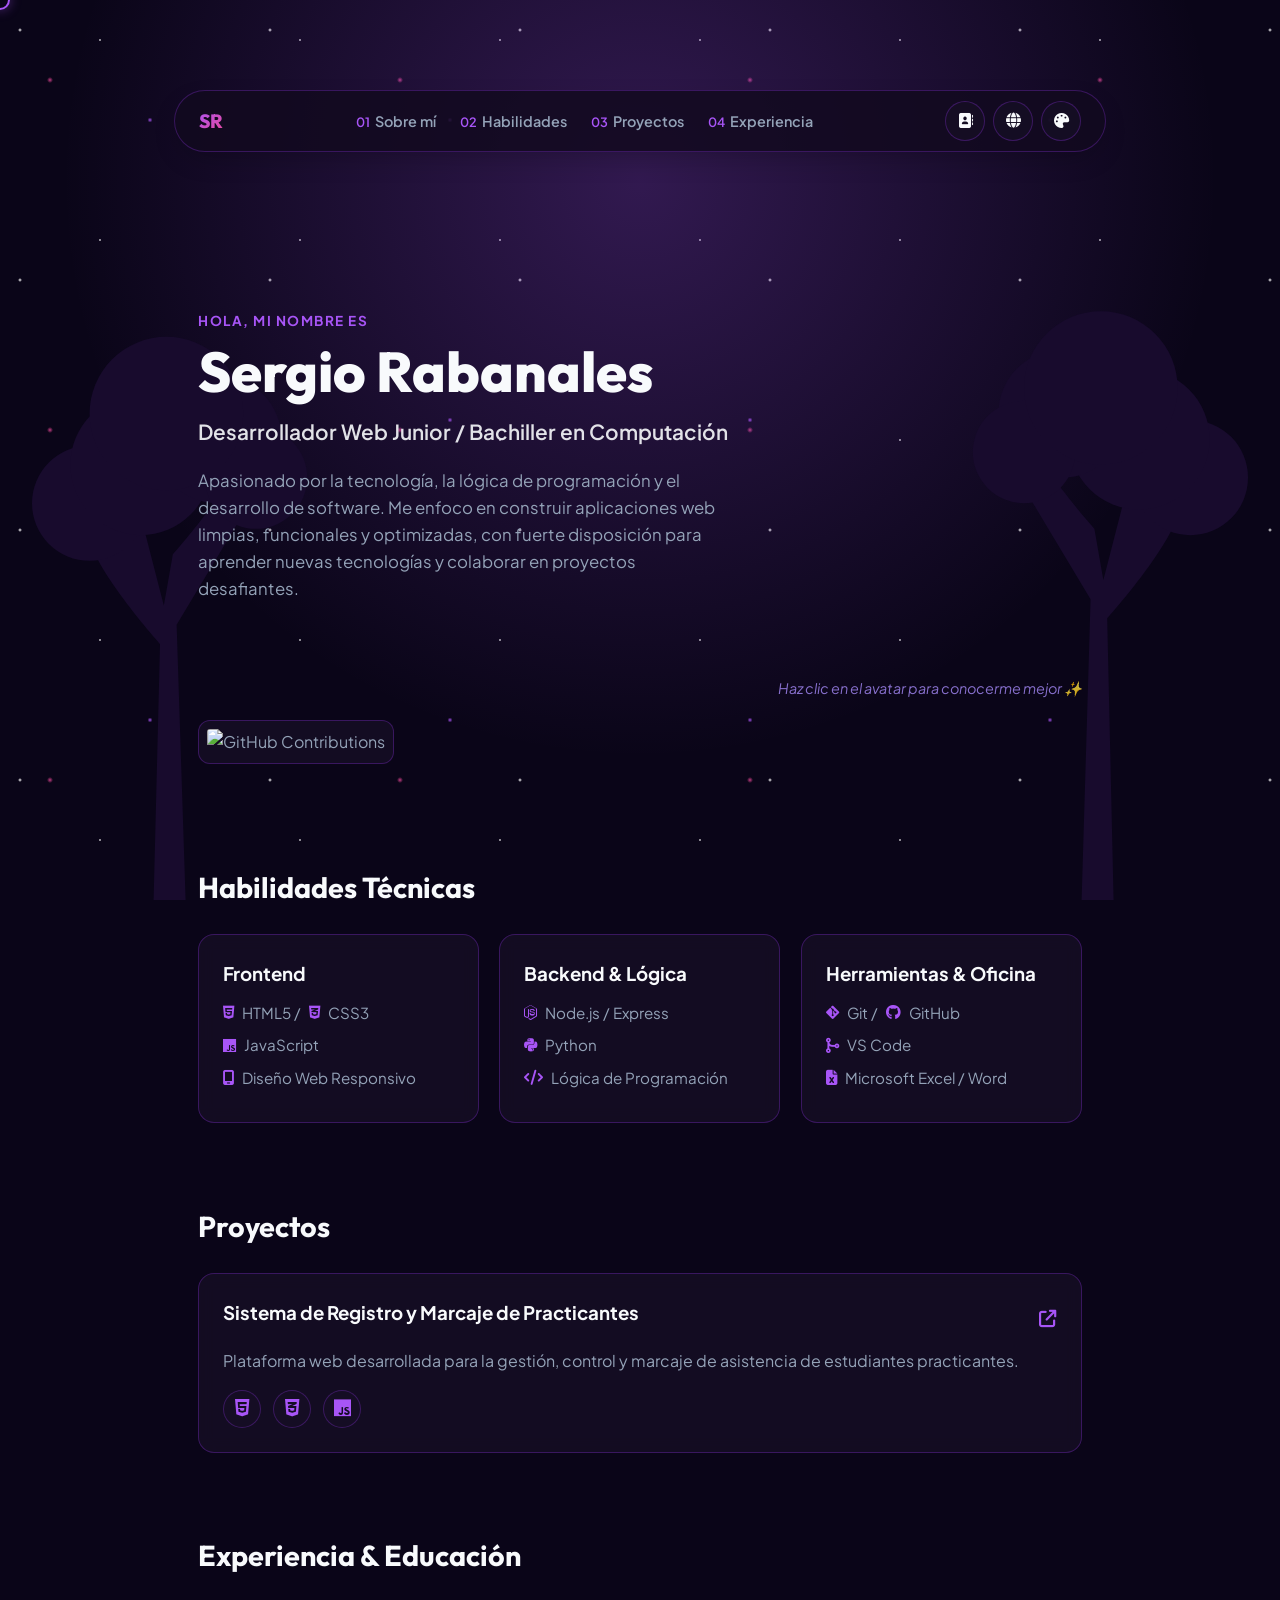
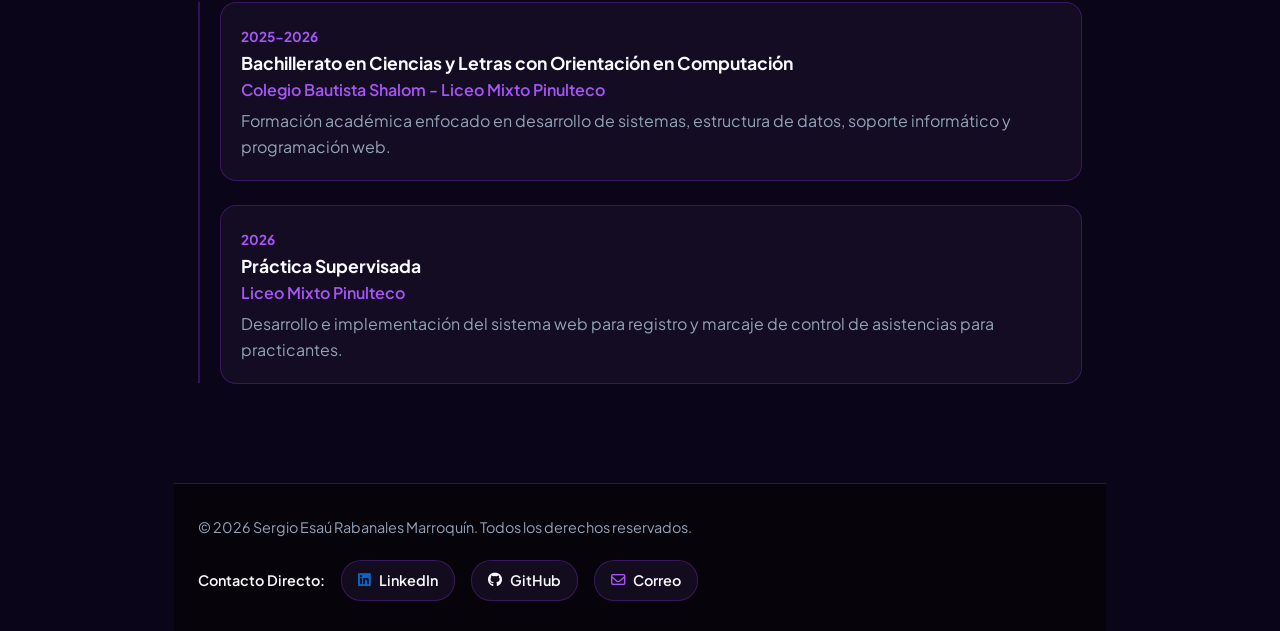
==== index.html @ 0f1e33e2 "Update index.html" ====
<!DOCTYPE html>
<html lang="es">
<head>
    <meta charset="UTF-8">
    <meta name="viewport" content="width=device-width, initial-scale=1.0">
    <title>Sergio Rabanales | Portafolio</title>
    <link rel="icon" type="image/png" href="foto-perfil.png">
    
    <!-- FontAwesome con integridad y cross-origin -->
    <link rel="stylesheet" href="https://cdnjs.cloudflare.com/ajax/libs/font-awesome/6.4.0/css/all.min.css" integrity="sha512-iecdLmaskl7CVkqkXNQ/ZH/XLlvWZOJyj7Yy7tcenmpD1ypASozpmT/E0iPtmFIB46ZmdtAc9eNBvH0H/ZpiBw==" crossorigin="anonymous" referrerpolicy="no-referrer" />
    <link rel="stylesheet" href="style.css">
</head>
<body class="theme-purple">

    <!-- CURSOR PERSONALIZADO -->
    <div class="custom-cursor" id="customCursor"></div>
    <div class="cursor-follower" id="cursorFollower"></div>

    <div class="container">
        <!-- NAVEGACIÓN Y SELECTOR DE TEMAS -->
        <nav>
            <div class="container nav-layout">
                <a href="#" class="logo">
                    <span>SR</span>
                </a>
                
                <!-- MENÚ DE NAVEGACIÓN -->
                <ul class="nav-links">
                    <li><a href="#sobre-mi"><span class="num">01</span> <span data-i18n="nav1">Sobre mí</span></a></li>
                    <li><a href="#habilidades"><span class="num">02</span> <span data-i18n="nav2">Habilidades</span></a></li>
                    <li><a href="#proyectos"><span class="num">03</span> <span data-i18n="nav3">Proyectos</span></a></li>
                    <li><a href="#experiencia"><span class="num">04</span> <span data-i18n="nav4">Experiencia</span></a></li>
                </ul>

                <!-- SELECTOR DE CONTACTOS, IDIOMAS Y TEMAS -->
                <div style="display: flex; align-items: center; gap: 8px;">
                    
                    <!-- SELECTOR DESPLEGABLE DE CONTACTOS -->
                    <div class="contact-picker-wrapper">
                        <button class="contact-toggle-btn" id="contactToggleBtn" aria-label="Contactos">
                            <i class="fa-solid fa-address-book"></i>
                        </button>
                        <div class="contact-dropdown" id="contactDropdown">
                            <span class="contact-title" data-i18n="contactTitle">Contacto Directo:</span>
                            <div class="contact-options">
                                <a href="https://www.linkedin.com/in/sergio-rabanales-a43459435/" target="_blank" rel="noopener noreferrer" class="contact-card linkedin">
                                    <span><i class="fa-brands fa-linkedin"></i> LinkedIn</span>
                                    <i class="fa-solid fa-arrow-up-right-from-square"></i>
                                </a>
                                <a href="https://github.com/rabanalessergio63-cmd" target="_blank" rel="noopener noreferrer" class="contact-card github">
                                    <span><i class="fa-brands fa-github"></i> GitHub</span>
                                    <i class="fa-solid fa-arrow-up-right-from-square"></i>
                                </a>
                                <a href="mailto:rabanalessergio63@gmail.com" class="contact-card email">
                                    <span><i class="fa-regular fa-envelope"></i> <span data-i18n="emailText">Correo</span></span>
                                    <i class="fa-solid fa-arrow-up-right-from-square"></i>
                                </a>
                            </div>
                        </div>
                    </div>

                    <!-- SELECTOR DE IDIOMAS -->
                    <div class="lang-picker-wrapper">
                        <button class="lang-toggle-btn" id="langBtn" aria-label="Cambiar idioma">
                            <i class="fa-solid fa-globe"></i>
                        </button>
                        <div class="lang-dropdown" id="langDropdown">
                            <span class="lang-title" data-i18n="langTitle">IDIOMA / LANGUAGE</span>
                            <div class="lang-options">
                                <button class="lang-card active" data-lang="es">
                                    <span>Español</span>
                                    <span class="flag">🇪🇸</span>
                                </button>
                                <button class="lang-card" data-lang="en">
                                    <span>English</span>
                                    <span class="flag">🇺🇸</span>
                                </button>
                                <button class="lang-card" data-lang="fr">
                                    <span>Français</span>
                                    <span class="flag">🇫🇷</span>
                                </button>
                                <button class="lang-card" data-lang="de">
                                    <span>Deutsch</span>
                                    <span class="flag">DE</span>
                                </button>
                            </div>
                        </div>
                    </div>

                    <!-- SELECTOR DE TEMAS -->
                    <div class="theme-picker-wrapper">
                        <button class="theme-toggle-btn" id="themeBtn" aria-label="Cambiar tema">
                            <i class="fa-solid fa-palette"></i>
                        </button>
                        <div class="theme-dropdown" id="themeDropdown">
                            <span class="theme-title" data-i18n="themeTitle">SELECCIONAR TEMA</span>
                            <div class="theme-options">
                                <button onclick="setTheme('light')" class="theme-card light-preview">
                                    <span class="theme-label" data-i18n="themeLight">Claro</span>
                                    <div class="dots"><span class="d1"></span><span class="d2"></span><span class="d3"></span></div>
                                </button>
                                <button onclick="setTheme('purple')" class="theme-card purple-preview active">
                                    <span class="theme-label" data-i18n="themePurple">Oscuro Morado</span>
                                    <div class="dots"><span class="d1"></span><span class="d2"></span><span class="d3"></span></div>
                                </button>
                                <button onclick="setTheme('blue')" class="theme-card blue-preview">
                                    <span class="theme-label" data-i18n="themeBlue">Azul Pro</span>
                                    <div class="dots"><span class="d1"></span><span class="d2"></span><span class="d3"></span></div>
                                </button>
                            </div>
                        </div>
                    </div>
                </div>
            </div>
        </nav>

        <main class="container">
            <!-- SECCIÓN SOBRE MÍ -->
            <section id="sobre-mi" class="hero-section reveal">
                <div class="hero-content-wrapper">
                    
                    <!-- Columna de Texto -->
                    <div class="hero-text-content">
                        <span class="subtitle-tag animate-fade-in" data-i18n="heroGreeting">HOLA, MI NOMBRE ES</span>
                        <h1 class="hero-title animate-fade-in" data-i18n="heroTitleMain">Sergio Rabanales</h1>
                        <h2 class="hero-subtitle animate-fade-in" data-i18n="heroSubtitle">Desarrollador Web Junior / Bachiller en Computación</h2>
                        <p class="hero-description interactive-paragraph animate-fade-in" data-i18n="heroDesc">
                            Apasionado por la tecnología, la lógica de programación y el desarrollo de software. Me enfoco en construir aplicaciones web limpias, funcionales y optimizadas, con fuerte disposición para aprender nuevas tecnologías y colaborar en proyectos desafiantes.
                        </p>
                    </div>

                    <!-- Columna del Avatar 3D Original de Spline -->
                    <div class="hero-avatar-container animate-fade-in reveal">
                        <div class="interactive-avatar-3d" id="avatar3dContainer">
                            <script type="module" src="https://unpkg.com/@splinetool/viewer@latest/build/spline-viewer.js"></script>
<spline-viewer url="https://prod.spline.design/PPrDzvbu9taKmWg1/scene.splinecode"></spline-viewer>
                        </div>
                        <span class="avatar-hint" data-i18n="avatarHint">Interactúa con el avatar 3D para conocerme mejor ✨</span>
                        
                        <!-- Tarjeta flotante de información del Avatar -->
                        <div id="avatarInfoCard" class="avatar-info-card">
                            <div class="card-content">
                                <button id="closeInfoBtn" class="close-btn">&times;</button>
                                <h3>Sergio Rabanales</h3>
                                <p class="subtitle">Desarrollador Web Junior / Bachiller en Computación</p>
                                <ul class="qualities-list">
                                    <li>⚡ Apasionado por la tecnología y la lógica</li>
                                    <li>💻 Enfoque en código limpio y optimizado</li>
                                    <li>🚀 Facilidad para aprender nuevas herramientas</li>
                                    <li>🎯 Proactivo y orientado a resolver problemas</li>
                                    <li>💻 Especializado en diseño (front)</li>
                                </ul>
                            </div>
                        </div>
                    </div>
                </div>

                <!-- MINIATURA DE CONTRIBUCIONES DE GITHUB -->
                <div class="github-contrib-container">
                    <img src="https://ghchart.rshah.org/a855f7/rabanalessergio63-cmd" alt="GitHub Contributions" class="contrib-thumb" id="openContribModal" title="Haz clic para ampliar contribuciones">
                </div>
            </section> 
            
            <!-- SECCIÓN HABILIDADES -->
            <section id="habilidades" class="section-block reveal">
                <h2 class="section-title" data-i18n="skillsTitle">Habilidades Técnicas</h2>
                <div class="skills-grid">
                    <div class="skill-card hover-animate animate-fade-in reveal">
                        <h3 data-i18n="skillFrontendTitle">Frontend</h3>
                        <ul>
                            <li class="interactive-paragraph"><i class="fa-brands fa-html5"></i> HTML5 / <i class="fa-brands fa-css3-alt"></i> CSS3</li>
                            <li class="interactive-paragraph"><i class="fa-brands fa-js"></i> JavaScript</li>
                            <li class="interactive-paragraph"><i class="fa-solid fa-mobile-screen"></i> <span data-i18n="skillResponsive">Diseño Web Responsivo</span></li>
                        </ul>
                    </div>
                    <div class="skill-card hover-animate animate-fade-in reveal">
                        <h3><span data-i18n="skillBackendTitle">Backend & Lógica</span></h3> 
                        <ul>
                            <li class="interactive-paragraph"><i class="fa-brands fa-node-js"></i> Node.js / Express</li>
                            <li class="interactive-paragraph"><i class="fa-brands fa-python"></i> Python</li>
                            <li class="interactive-paragraph"><i class="fa-solid fa-code"></i> <span data-i18n="skillLogic">Lógica de Programación</span></li>
                        </ul>
                    </div>
                    <div class="skill-card hover-animate animate-fade-in reveal">
                        <h3><span data-i18n="skillToolsTitle">Herramientas & Oficina</span></h3>
                        <ul>
                            <li class="interactive-paragraph"><i class="fa-brands fa-git-alt"></i> Git / <i class="fa-brands fa-github"></i> GitHub</li>
                            <li class="interactive-paragraph"><i class="fa-solid fa-code-merge"></i> VS Code</li>
                            <li class="interactive-paragraph"><i class="fa-solid fa-file-excel"></i> Microsoft Excel / Word</li>
                        </ul>
                    </div>
                </div>
            </section>

            <!-- SECCIÓN PROYECTOS -->
            <section id="proyectos" class="section-block reveal">
                <h2 class="section-title" data-i18n="projectsTitle">Proyectos</h2>
                <div class="projects-grid single-project">
                    <a href="https://andre303q.github.io/rgpracticas/" target="_blank" rel="noopener noreferrer" class="project-card-link animate-fade-in reveal">
                        <div class="project-card hover-animate">
                            <div class="project-header">
                                <h3 data-i18n="proj1Title">Sistema de Registro y Marcaje de Practicantes</h3>
                                <i class="fa-solid fa-arrow-up-right-from-square external-icon"></i>
                            </div>
                            <p class="interactive-paragraph" data-i18n="proj1Desc">
                                Plataforma web desarrollada para la gestión, control y marcaje de asistencia de estudiantes practicantes 
                            </p>
                            <div class="tags">
                                <span class="tag-icon" title="HTML5"><i class="fa-brands fa-html5"></i></span>
                                <span class="tag-icon" title="CSS3"><i class="fa-brands fa-css3-alt"></i></span>
                                <span class="tag-icon" title="JavaScript"><i class="fa-brands fa-js"></i></span>
                            </div>
                        </div>
                    </a>
                </div>
            </section>

            <!-- SECCIÓN EXPERIENCIA Y EDUCACIÓN -->
            <section id="experiencia" class="section-block reveal">
                <h2 class="section-title" data-i18n="expTitle">Experiencia & Educación</h2>
                <div class="timeline">
                    <div class="timeline-item hover-animate animate-fade-in reveal">
                        <span class="date">2025-2026</span>
                        <h3 data-i18n="exp1Title">Bachillerato en Ciencias y Letras con Orientación en Computación</h3>
                        <p class="timeline-school">Colegio Bautista Shalom - Liceo Mixto Pinulteco</p>
                        <p class="interactive-paragraph" data-i18n="exp1Desc">
                            Formación académica enfocado en desarrollo de sistemas, estructura de datos, soporte informático y programación web.
                        </p>
                    </div>
                    
                    <div class="timeline-item hover-animate animate-fade-in reveal">
                        <span class="date">2026</span>
                        <h3 data-i18n="exp2Title">Práctica Supervisada</h3>
                        <p class="timeline-school">Liceo Mixto Pinulteco</p>
                        <p class="interactive-paragraph" data-i18n="exp2Desc">
                            Desarrollo e implementación del sistema web para registro y marcaje de control de asistencias para practicantes.
                        </p>
                    </div>
                </div>
            </section>
        </main>

        <!-- PIE DE PÁGINA Y CONTACTOS -->
        <footer>
            <div class="container footer-content">
                <div class="footer-col">
                    <span class="footer-copy">&copy; 2026 Sergio Esaú Rabanales Marroquín. Todos los derechos reservados.</span>
                </div>
                
                <div class="footer-col footer-contacts">
                    <span class="footer-heading" data-i18n="contactTitle">Contacto Directo:</span>
                    
                    <a href="https://www.linkedin.com/in/sergio-rabanales-a43459435/" target="_blank" rel="noopener noreferrer" class="contact-link linkedin">
                        <i class="fa-brands fa-linkedin"></i> LinkedIn
                    </a>
                    <a href="https://github.com/rabanalessergio63-cmd" target="_blank" rel="noopener noreferrer" class="contact-link github">
                        <i class="fa-brands fa-github"></i> GitHub
                    </a>
                    <a href="mailto:rabanalessergio63@gmail.com" class="contact-link email">
                        <i class="fa-regular fa-envelope"></i> <span data-i18n="emailText">Correo</span>
                    </a>
                </div>
            </div>
        </footer>

        <!-- MODAL DE CONTRIBUCIONES DE GITHUB -->
        <div class="contrib-modal-overlay" id="contribModal">
            <div class="contrib-modal-content">
                <button class="contrib-close-btn" id="closeContribModal" aria-label="Cerrar visor">
                    <i class="fa-solid fa-xmark"></i>
                </button>
                <div class="contrib-expanded-container">
                    <img src="https://ghchart.rshah.org/a855f7/rabanalessergio63-cmd" alt="GitHub Contributions Expanded">
                </div>
            </div>
        </div>

    </div>

    <script src="script.js"></script>
</body>
</html>
---- style.css ----
@import url('https://fonts.googleapis.com/css2?family=Outfit:wght@400;600;700;800&family=Plus+Jakarta+Sans:wght@400;500;600&display=swap');

/* ==========================================================================
   VARIABLES DE TEMA (CLARO, OSCURO MORADO, AZUL PRO)
   ========================================================================== */
/* ==========================================================================
   1. TEMA OSCURO MORADO (CON EFECTO DE NIEVE/ESTRELLAS EN MOVIMIENTO Y ÁRBOLES)
   ========================================================================== */
body.theme-purple {
    --bg-main: #0a0518;  
    --card-bg: rgba(23, 15, 38, 0.75);
    --card-border: rgba(147, 51, 234, 0.3);
    --text-heading: #f8fafc;
    --text-body: #94a3b8;
    --accent: #a855f7;
    --accent-glow: rgba(168, 85, 247, 0.4);
    --accent-gradient: linear-gradient(135deg, #a855f7 0%, #ec4899 100%);
    --nav-bg: rgba(18, 10, 31, 0.85);
    --footer-bg: #06040a;

    position: relative;
    overflow-x: hidden;
    background-color: var(--bg-main);
    
    /* Capa de resplandor morado + 4 capas de nieve de diferentes tamaños */
    background-image: 
        radial-gradient(circle at 50% 20%, rgba(168, 85, 247, 0.25), transparent 60%),
        radial-gradient(2px 2px at 20px 30px, #ffffff, rgba(0,0,0,0)),
        radial-gradient(3px 3px at 50px 80px, rgba(236, 72, 153, 0.8), rgba(0,0,0,0)),
        radial-gradient(1.5px 1.5px at 100px 40px, #ffffff, rgba(0,0,0,0)),
        radial-gradient(2.5px 2.5px at 150px 120px, rgba(168, 85, 247, 0.9), rgba(0,0,0,0));
    
    background-repeat: no-repeat, repeat, repeat, repeat, repeat;
    background-position: center top, 0 0, 0 0, 0 0, 0 0;
    background-size: 100% 100%, 250px 250px, 350px 350px, 200px 200px, 300px 300px;

    /* Animación continua de caída de nieve */
    animation: moveSnow 15s linear infinite;
}

/* Silueta de árboles en los laterales */
body.theme-purple::before {
    content: "";
    position: fixed;
    bottom: 0;
    left: 0;
    width: 100%;
    height: 70vh;
    z-index: -1;
    pointer-events: none;

    background-image: url("data:image/svg+xml,%3Csvg xmlns='http://www.w3.org/2000/svg' viewBox='0 0 1000 700' preserveAspectRatio='xMidYMax slice'%3E%3Cg fill='%23180b2d'%3E%3C!-- Árbol Izquierdo --%3E%3Cpath d='M120,700 L125,500 C125,500 80,450 70,420 C60,390 90,380 110,400 L128,470 L135,430 C135,430 170,390 180,370 C190,350 210,370 195,390 L138,485 L145,700 Z'/%3E%3Ccircle cx='70' cy='390' r='45'/%3E%3Ccircle cx='110' cy='360' r='55'/%3E%3Ccircle cx='170' cy='340' r='50'/%3E%3Ccircle cx='200' cy='370' r='40'/%3E%3Ccircle cx='130' cy='320' r='60'/%3E%3C!-- Árbol Derecho --%3E%3Cpath d='M870,700 L865,480 C865,480 910,430 920,400 C930,370 900,360 880,380 L862,450 L855,410 C855,410 820,370 810,350 C800,330 780,350 795,370 L852,465 L845,700 Z'/%3E%3Ccircle cx='930' cy='370' r='45'/%3E%3Ccircle cx='890' cy='340' r='55'/%3E%3Ccircle cx='830' cy='320' r='50'/%3E%3Ccircle cx='800' cy='350' r='40'/%3E%3Ccircle cx='860' cy='300' r='60'/%3E%3C/g%3E%3C/svg%3E");
    background-repeat: no-repeat;
    background-position: bottom center;
    background-size: 100% 100%;

    transform-origin: bottom center;
    animation: swayTrees 6s ease-in-out infinite alternate;
}

/* Animación de movimiento continuo para la nieve */
@keyframes moveSnow {
    0% {
        background-position: center top, 0 0, 0 0, 0 0, 0 0;
    }
    100% {
        background-position: center top, 250px 500px, -350px 700px, 200px 400px, -300px 600px;
    }
}

/* Animación de balanceo leve para los árboles */
@keyframes swayTrees {
    0% {
        transform: rotate(-1deg);
    }
    100% {
        transform: rotate(1deg);
    }
}

/* 2. TEMA CLARO - SÓLIDO SIN ANIMACIÓN */
body.theme-light {
    --bg-main: #f8fafc;
    --bg-gradient: none;
    --card-bg: #ffffff;
    --card-border: rgba(226, 232, 240, 0.8);
    --text-heading: #0f172a;
    --text-body: #475569;
    --accent: #2563eb;
    --accent-glow: rgba(37, 99, 235, 0.35);
    --accent-gradient: linear-gradient(135deg, #2563eb 0%, #7c3aed 100%);
    --nav-bg: rgba(255, 255, 255, 0.9);
    --footer-bg: #f1f5f9;

    animation: none;
}

/* 3. TEMA AZUL PRO (NIEBLA ATMOSFÉRICA DINÁMICA CON PAISAJE SUBYACENTE) */
body.theme-blue {
    --bg-main: #030712;
    --bg-gradient: 
        /* Capa de niebla dinámica */
        linear-gradient(-45deg, rgba(11, 19, 43, 0.85), rgba(28, 37, 65, 0.8), rgba(30, 58, 138, 0.85), rgba(15, 23, 42, 0.9)),
        /* Silueta de montaña vectorial en tonos azules */
        url("data:image/svg+xml,%3Csvg xmlns='http://www.w3.org/2000/svg' viewBox='0 0 1440 320'%3E%3Cpath fill='%231e293b' fill-opacity='0.4' d='M0,192L48,197.3C96,203,192,213,288,208C384,203,480,181,576,181.3C672,181,768,203,864,208C960,213,1056,203,1152,186.7C1248,171,1344,149,1392,138.7L1440,128L1440,320L1392,320C1344,320,1248,320,1152,320C1056,320,960,320,864,320C768,320,672,320,576,320C480,320,384,320,288,320C192,320,96,320,48,320L0,320Z'%3E%3C/path%3E%3C/svg%3E");
    --card-bg: rgba(15, 23, 42, 0.75);
    --card-border: rgba(56, 189, 248, 0.2);
    --text-heading: #f0f9ff;
    --text-body: #94a3b8;
    --accent: #38bdf8;
    --accent-glow: rgba(56, 189, 248, 0.4);
    --accent-gradient: linear-gradient(135deg, #38bdf8 0%, #3b82f6 100%);
    --nav-bg: rgba(15, 23, 42, 0.85);
    --footer-bg: #020617;

    background-repeat: no-repeat, no-repeat;
    background-position: center center, center bottom;
    background-size: 400% 400%, cover;
    animation: blueFogAnimation 14s ease infinite;
}

@keyframes blueFogAnimation {
    0% {
        background-position: 0% 50%, center bottom;
    }
    50% {
        background-position: 100% 50%, center bottom;
    }
    100% {
        background-position: 0% 50%, center bottom;
    }
}

/* ==========================================================================
   ESTILOS GENERALES
   ========================================================================== */
* {
    box-sizing: border-box;
    margin: 0;
    padding: 0;
}

body {
    background-color: var(--bg-main);
    background-image: var(--bg-gradient);
    background-attachment: fixed;
    color: var(--text-body);
    font-family: 'Plus Jakarta Sans', sans-serif;
    line-height: 1.6;
    transition: background 0.4s ease, color 0.4s ease;
}

.container {
    max-width: 980px;
    margin: 0 auto;
    padding: 0 24px;
}

/* ==========================================================================
   NAVEGACIÓN Y SELECTOR DE TEMAS E IDIOMAS
   ========================================================================== */
nav {
    position: sticky;
    top: 20px;
    z-index: 1000;
    margin-bottom: 40px;
}

.nav-layout {
    display: flex;
    align-items: center;
    justify-content: space-between;
    background: var(--nav-bg);
    backdrop-filter: blur(12px);
    border: 1px solid var(--card-border);
    border-radius: 50px;
    padding: 10px 24px;
    box-shadow: 0 10px 30px -10px rgba(0, 0, 0, 0.3);
}

.logo {
    display: flex;
    align-items: center;
    gap: 8px;
    font-family: 'Outfit', sans-serif;
    font-weight: 800;
    font-size: 1.2rem;
    text-decoration: none;
}

.logo span {
    background: var(--accent-gradient);
    -webkit-background-clip: text;
    -webkit-text-fill-color: transparent;
}

.logo-img {
    width: 24px;        
    height: 24px;         
    border-radius: 50%;    
    object-fit: cover;     
    flex-shrink: 0;        
    border: 1px solid var(--card-border);
}

.nav-links {
    display: flex;
    gap: 24px;
    list-style: none;
}

.nav-links a {
    color: var(--text-body);
    text-decoration: none;
    font-size: 0.9rem;
    font-weight: 600;
    transition: color 0.3s ease;
}

.nav-links a .num {
    color: var(--accent);
    font-size: 0.8rem;
    margin-right: 2px;
}

.nav-links a:hover {
    color: var(--text-heading);
}

.nav-controls {
    display: flex;
    align-items: center;
    gap: 8px;
}

.theme-picker-wrapper,
.lang-picker-wrapper {
    position: relative;
}

.theme-toggle-btn,
.lang-toggle-btn {
    background: var(--card-bg);
    border: 1px solid var(--card-border);
    color: var(--text-heading);
    width: 40px;
    height: 40px;
    border-radius: 50%;
    cursor: pointer;
    display: flex;
    align-items: center;
    justify-content: center;
    font-size: 0.95rem;
    transition: transform 0.3s ease, border-color 0.3s ease;
}

.theme-toggle-btn:hover,
.lang-toggle-btn:hover {
    transform: scale(1.08);
    border-color: var(--accent);
}

.theme-dropdown,
.lang-dropdown {
    position: absolute;
    right: 0;
    top: 50px;
    background: var(--card-bg);
    border: 1px solid var(--card-border);
    backdrop-filter: blur(16px);
    border-radius: 16px;
    padding: 16px;
    display: none;
    box-shadow: 0 20px 40px rgba(0,0,0,0.4);
    z-index: 1001;
}

.theme-dropdown { width: 260px; }
.lang-dropdown { width: 200px; }

.theme-dropdown.show,
.lang-dropdown.show {
    display: block;
}

.theme-title,
.lang-title {
    display: block;
    font-size: 0.75rem;
    font-weight: 700;
    letter-spacing: 1px;
    color: var(--text-body);
    margin-bottom: 12px;
    text-align: center;
    text-transform: uppercase;
}

.theme-options,
.lang-options {
    display: flex;
    flex-direction: column;
    gap: 8px;
}

.theme-card,
.lang-card {
    display: flex;
    align-items: center;
    justify-content: space-between;
    background: rgba(255, 255, 255, 0.03);
    border: 1px solid var(--card-border);
    padding: 10px 14px;
    border-radius: 10px;
    cursor: pointer;
    color: var(--text-heading);
    font-size: 0.9rem;
    font-weight: 600;
    transition: all 0.2s ease;
    width: 100%;
}

.lang-card {
    padding: 8px 12px;
}

.theme-card:hover, .theme-card.active,
.lang-card:hover, .lang-card.active {
    border-color: var(--accent);
    background: rgba(255, 255, 255, 0.08);
}

.dots {
    display: flex;
    gap: 4px;
}

.dots span {
    width: 10px;
    height: 10px;
    border-radius: 50%;
}

.light-preview .d1 { background: #2563eb; }
.light-preview .d2 { background: #7c3aed; }
.light-preview .d3 { background: #f1f5f9; }

.purple-preview .d1 { background: #a855f7; }
.purple-preview .d2 { background: #ec4899; }
.purple-preview .d3 { background: #0b0712; }

.blue-preview .d1 { background: #38bdf8; }
.blue-preview .d2 { background: #3b82f6; }
.blue-preview .d3 { background: #030712; }

/* ==========================================================================
   SECCIÓN SOBRE MÍ
   ========================================================================== */
.hero-section {
    padding: 40px 0 60px 0;
}

.subtitle-tag {
    font-size: 0.85rem;
    font-weight: 700;
    letter-spacing: 1.5px;
    color: var(--accent);
    text-transform: uppercase;
    display: block;
    margin-bottom: 10px;
}

.hero-title {
    font-family: 'Outfit', sans-serif;
    font-size: 3.5rem;
    font-weight: 800;
    color: var(--text-heading);
    line-height: 1.1;
    margin-bottom: 12px;
}

.hero-subtitle {
    font-size: 1.3rem;
    font-weight: 600;
    color: var(--text-heading);
    opacity: 0.9;
    margin-bottom: 20px;
}

.hero-description {
    font-size: 1.05rem;
    max-width: 750px;
    color: var(--text-body);
}

/* ==========================================================================
   BLOQUES, GRILLAS Y SECCIONES
   ========================================================================== */
.section-block {
    padding: 40px 0;
}

.section-title {
    font-family: 'Outfit', sans-serif;
    font-size: 1.8rem;
    color: var(--text-heading);
    margin-bottom: 24px;
}

.skills-grid, .projects-grid {
    display: grid;
    grid-template-columns: repeat(auto-fit, minmax(260px, 1fr));
    gap: 20px;
}

.skill-card, .project-card {
    background: var(--card-bg);
    border: 1px solid var(--card-border);
    border-radius: 16px;
    padding: 24px;
    backdrop-filter: blur(8px);
}

.skill-card h3, .project-card h3 {
    color: var(--text-heading);
    margin-bottom: 12px;
}

.skill-card ul {
    list-style: none;
}

.skill-card li {
    margin-bottom: 8px;
    font-size: 0.95rem;
    display: flex;
    align-items: center;
    gap: 8px;
}

.skill-card li i {
    color: var(--accent);
}

/* ==========================================================================
   PROYECTO ÚNICO Y REDIRECCIÓN
   ========================================================================== */
.single-project {
    grid-template-columns: 1fr !important;
}

.project-card-link {
    text-decoration: none !important;
    color: inherit;
    display: block;
}

.project-header {
    display: flex;
    justify-content: space-between;
    align-items: center;
    margin-bottom: 8px;
}

.external-icon {
    color: var(--accent);
    font-size: 1.1rem;
    transition: transform 0.3s ease;
}

/* ETIQUETAS CON ÍCONOS */
.tags {
    display: flex;
    gap: 12px;
    margin-top: 16px;
}

.tag-icon {
    display: inline-flex;
    align-items: center;
    justify-content: center;
    width: 38px;
    height: 38px;
    border-radius: 50%;
    background: var(--card-bg);
    border: 1px solid var(--card-border);
    color: var(--accent);
    font-size: 1.2rem;
    transition: all 0.3s cubic-bezier(0.34, 1.56, 0.64, 1);
}

.tag-icon:hover {
    transform: scale(1.18) rotate(6deg);
    border-color: var(--accent);
    box-shadow: 0 0 12px var(--card-border);
}

/* ==========================================================================
   TIMELINE (EXPERIENCIA & EDUCACIÓN)
   ========================================================================== */
.timeline {
    border-left: 2px solid var(--card-border);
    padding-left: 20px;
    display: flex;
    flex-direction: column;
    gap: 24px;
}

.timeline-item {
    background: var(--card-bg);
    border: 1px solid var(--card-border);
    border-radius: 16px;
    padding: 20px;
}

.timeline-item .date {
    color: var(--accent);
    font-weight: 700;
    font-size: 0.85rem;
}

.timeline-item h3 {
    color: var(--text-heading);
    font-size: 1.1rem;
}

.timeline-school {
    color: var(--accent);
    font-weight: 600;
    margin-bottom: 6px;
}

/* ==========================================================================
   EFECTO FOCO / ENFOQUE Y ATENUACIÓN GENERAL (HOVER GLOBAL)
   ========================================================================== */
.interactive-paragraph {
    transition: color 0.3s ease, transform 0.3s ease;
}

nav,
.hero-section,
.section-title,
.skill-card, 
.project-card, 
.timeline-item,
footer {
    transition: transform 0.4s cubic-bezier(0.165, 0.84, 0.44, 1),
                opacity 0.4s ease,
                filter 0.4s ease,
                box-shadow 0.4s ease,
                border-color 0.4s ease,
                background 0.4s ease;
    will-change: transform, opacity, filter;
}

body:has(.section-block:hover) nav,
body:has(.section-block:hover) .hero-section,
body:has(.section-block:hover) footer,
.skills-grid:hover .skill-card,
.projects-grid:hover .project-card,
.timeline:hover .timeline-item {
    opacity: 0.25;
    filter: blur(2px) grayscale(40%);
    transform: scale(0.98);
}

.section-block:hover .section-title {
    opacity: 1 !important;
    filter: blur(0) grayscale(0%) !important;
    transform: scale(1) !important;
}

.skills-grid .skill-card:hover,
.projects-grid .project-card:hover,
.timeline .timeline-item:hover {
    opacity: 1 !important;
    filter: blur(0) grayscale(0%) !important;
    transform: scale(1.04) translateY(-6px) !important;
    z-index: 100;
    border-color: var(--accent) !important;
    box-shadow: 0 15px 35px -5px rgba(0, 0, 0, 0.5),
                0 0 30px var(--accent-glow) !important;
}

.skill-card:hover h3, 
.project-card:hover h3, 
.timeline-item:hover h3 {
    color: var(--accent);
}

.hover-animate:hover .interactive-paragraph,
.skill-card:hover p,
.project-card:hover p,
.timeline-item:hover p {
    color: var(--text-heading);
}

.project-card-link:hover .external-icon {
    transform: translate(4px, -4px);
    color: var(--accent);
}

/* ==========================================================================
   PIE DE PÁGINA / CONTACTOS
   ========================================================================== */
footer {
    background: var(--footer-bg);
    border-top: 1px solid var(--card-border);
    padding: 30px 0;
    margin-top: 60px;
    transition: background 0.4s ease;
}

.footer-content {
    display: flex;
    justify-content: space-between;
    align-items: center;
    flex-wrap: wrap;
    gap: 20px;
}

.footer-copy {
    font-size: 0.9rem;
    color: var(--text-body);
}

.footer-contacts {
    display: flex;
    align-items: center;
    gap: 16px;
    flex-wrap: wrap;
}

.footer-heading {
    font-size: 0.9rem;
    font-weight: 600;
    color: var(--text-heading);
}

.contact-link {
    display: inline-flex;
    align-items: center;
    gap: 8px;
    color: var(--text-heading);
    text-decoration: none;
    font-size: 0.9rem;
    font-weight: 600;
    padding: 8px 16px;
    border-radius: 20px;
    background: var(--card-bg);
    border: 1px solid var(--card-border);
    transition: all 0.3s ease;
}

.contact-link:hover {
    border-color: var(--accent);
    transform: translateY(-2px);
}

.contact-link.whatsapp i { color: #25D366; }
.contact-link.github i { color: var(--text-heading); }
.contact-link.email i { color: var(--accent); }
.contact-link.linkedin i { color: #0a66c2; }

.cv-link i {
    font-size: 0.75rem;
    margin-left: 3px;
    color: var(--accent);
}

/* ==========================================================================
   RESPONSIVO
   ========================================================================== */
@media (max-width: 768px) {
    nav {
        top: 10px;
        margin-bottom: 20px;
    }

    .nav-layout {
        flex-direction: column;
        gap: 12px;
        padding: 12px 16px;
        border-radius: 24px;
    }

    .logo {
        font-size: 1rem;
    }

    .logo-img {
        width: 28px;
        height: 28px;
    }

    .nav-links {
        display: flex;
        flex-wrap: wrap;
        justify-content: center;
        gap: 6px 12px;
    }

    .nav-links a {
        font-size: 0.8rem;
    }

    .nav-links a .num {
        font-size: 0.75rem;
    }

    .theme-toggle-btn,
    .lang-toggle-btn {
        width: 36px;
        height: 36px;
        font-size: 0.85rem;
    }

    .hero-title { 
        font-size: 2.2rem; 
    }

    .footer-content { 
        flex-direction: column; 
        align-items: flex-start; 
    }
}

.custom-cursor {
    position: fixed;
    top: 0;     /* <--- Agrégalo aquí */
    left: 0;    /* <--- Agrégalo aquí */
    width: 20px;
    height: 20px;
    border: 2px solid var(--accent); /* Toma el color de acento del tema activo */
    background-color: transparent;
    border-radius: 50%;
    pointer-events: none;
    transform: translate(-50%, -50%);
    transition: width 0.2s ease, height 0.2s ease, background-color 0.2s ease, border-color 0.2s ease;
    z-index: 9999;
    box-shadow: 0 0 12px var(--accent-glow); /* Toma el brillo correspondiente al tema */
}

/* ==========================================================================
   MENÚ DESPLEGABLE DE CONTACTO (NAVEGACIÓN)
   ========================================================================== */
.contact-picker-wrapper {
    position: relative;
}

.contact-toggle-btn {
    background: var(--card-bg);
    border: 1px solid var(--card-border);
    color: var(--text-heading);
    width: 40px;
    height: 40px;
    border-radius: 50%;
    cursor: pointer;
    display: flex;
    align-items: center;
    justify-content: center;
    font-size: 0.95rem;
    transition: transform 0.3s ease, border-color 0.3s ease;
}

.contact-toggle-btn:hover {
    transform: scale(1.08);
    border-color: var(--accent);
}

.contact-dropdown {
    position: absolute;
    right: 0;
    top: 50px;
    background: var(--card-bg);
    border: 1px solid var(--card-border);
    backdrop-filter: blur(16px);
    border-radius: 16px;
    padding: 16px;
    display: none;
    box-shadow: 0 20px 40px rgba(0,0,0,0.4);
    z-index: 1001;
    width: 210px;
}

.contact-dropdown.show {
    display: block;
}

.contact-title {
    display: block;
    font-size: 0.75rem;
    font-weight: 700;
    letter-spacing: 1px;
    color: var(--text-body);
    margin-bottom: 12px;
    text-align: center;
    text-transform: uppercase;
}

.contact-options {
    display: flex;
    flex-direction: column;
    gap: 8px;
}

.contact-card {
    display: flex;
    align-items: center;
    gap: 10px;
    background: rgba(255, 255, 255, 0.03);
    border: 1px solid var(--card-border);
    padding: 10px 14px;
    border-radius: 10px;
    cursor: pointer;
    color: var(--text-heading);
    font-size: 0.9rem;
    font-weight: 600;
    text-decoration: none;
    transition: all 0.2s ease;
    width: 100%;
}

.contact-card:hover {
    border-color: var(--accent);
    background: rgba(255, 255, 255, 0.08);
    transform: translateY(-2px);
}

.contact-card.whatsapp i { color: #25D366; }
.contact-card.linkedin i { color: #0a66c2; }
.contact-card.github i { color: var(--text-heading); }
.contact-card.email i { color: var(--accent); }

/* ==========================================================================
   VISOR / MODAL FLOTANTE DE CV (ADAPTATIVO AL TEMA)
   ========================================================================== */
.cv-modal-overlay {
    position: fixed;
    top: 0;
    left: 0;
    width: 100vw;
    height: 100vh;
    background: rgba(3, 7, 18, 0.75);
    backdrop-filter: blur(8px);
    -webkit-backdrop-filter: blur(8px);
    display: none;
    justify-content: center;
    align-items: center;
    z-index: 99999;
    padding: 20px;
}

.cv-modal-overlay.active {
    display: flex;
}

.cv-modal-content {
    position: relative;
    width: 100%;
    max-width: 850px;
    height: 85vh;
    background: var(--card-bg);
    border: 1px solid var(--card-border);
    backdrop-filter: blur(16px);
    -webkit-backdrop-filter: blur(16px);
    border-radius: 16px;
    box-shadow: 0 25px 50px -12px rgba(0, 0, 0, 0.7);
    display: flex;
    flex-direction: column;
    overflow: hidden;
    animation: zoomInModal 0.3s ease forwards;
}

@keyframes zoomInModal {
    from {
        opacity: 0;
        transform: scale(0.95);
    }
    to {
        opacity: 1;
        transform: scale(1);
    }
}

.pdf-container {
    width: 100%;
    height: 100%;
    background: #525659;
}

.pdf-container iframe {
    width: 100%;
    height: 100%;
    border: none;
}

.cv-close-btn {
    position: absolute;
    top: 12px;
    right: 12px;
    background: rgba(0, 0, 0, 0.6);
    color: #ffffff;
    border: 1px solid rgba(255, 255, 255, 0.2);
    width: 36px;
    height: 36px;
    border-radius: 50%;
    cursor: pointer;
    display: flex;
    align-items: center;
    justify-content: center;
    font-size: 1rem;
    z-index: 100000;
    transition: background 0.2s ease, transform 0.2s ease;
}

.cv-close-btn:hover {
    background: #ef4444;
    transform: scale(1.1);
}
/* ==========================================================================
   ESTILOS PARA CONTRIBUCIONES DE GITHUB (MINIATURA Y MODAL)
   ========================================================================== */
.github-contrib-container {
    margin-top: 20px;
    display: inline-block;
}

.contrib-thumb {
    width: 100%;
    max-width: 450px; /* Tamaño miniatura elegante debajo del texto */
    height: auto;
    border-radius: 12px;
    border: 1px solid var(--card-border);
    background: var(--card-bg);
    padding: 8px;
    cursor: pointer;
    backdrop-filter: blur(8px);
    transition: transform 0.3s ease, border-color 0.3s ease, box-shadow 0.3s ease;
}

.contrib-thumb:hover {
    transform: scale(1.02);
    border-color: var(--accent);
    box-shadow: 0 0 20px var(--accent-glow);
}

/* Modal / Visor de Contribuciones */
.contrib-modal-overlay {
    position: fixed;
    top: 0;
    left: 0;
    width: 100vw;
    height: 100vh;
    background: rgba(3, 7, 18, 0.75);
    backdrop-filter: blur(8px);
    -webkit-backdrop-filter: blur(8px);
    display: none;
    justify-content: center;
    align-items: center;
    z-index: 99999;
    padding: 20px;
}

.contrib-modal-overlay.active {
    display: flex;
}

.contrib-modal-content {
    position: relative;
    width: 100%;
    max-width: 900px;
    background: var(--card-bg);
    border: 1px solid var(--card-border);
    backdrop-filter: blur(16px);
    -webkit-backdrop-filter: blur(16px);
    border-radius: 16px;
    padding: 30px 20px;
    box-shadow: 0 25px 50px -12px rgba(0, 0, 0, 0.7);
    display: flex;
    flex-direction: column;
    align-items: center;
    animation: zoomInModal 0.3s ease forwards;
}

.contrib-expanded-container {
    width: 100%;
    display: flex;
    justify-content: center;
    overflow-x: auto;
}

.contrib-expanded-container img {
    width: 100%;
    height: auto;
    border-radius: 8px;
}

.contrib-close-btn {
    position: absolute;
    top: 12px;
    right: 12px;
    background: rgba(0, 0, 0, 0.6);
    color: #ffffff;
    border: 1px solid rgba(255, 255, 255, 0.2);
    width: 36px;
    height: 36px;
    border-radius: 50%;
    cursor: pointer;
    display: flex;
    align-items: center;
    justify-content: center;
    font-size: 1rem;
    z-index: 100000;
    transition: background 0.2s ease, transform 0.2s ease;
}

.contrib-close-btn:hover {
    background: #ef4444;
    transform: scale(1.1);
}
/* =========================================================
   VARIABLES DE COLOR PARA LOS TEMAS DEL CURSOR Y LA PÁGINA
   ========================================================= */

/* Tema Morado (Por defecto) */
body.theme-purple {
    --accent: #a855f7;
    --accent-glow: rgba(168, 85, 247, 0.4);
}

/* Tema Azul Pro */
body.theme-blue {
    --accent: #3b82f6;
    --accent-glow: rgba(59, 130, 246, 0.4);
}

/* Tema Claro */
body.theme-light {
    --accent: #4f46e5;
    --accent-glow: rgba(79, 70, 229, 0.3);
}
/* --- EFECTO DE CASCADA PARA TEMA AZUL --- */
@keyframes cascadaFade {
    0% {
        opacity: 0;
        transform: translateY(-20px); /* Comienzan más arriba */
    }
    100% {
        opacity: 1;
        transform: translateY(0); /* Caen a su posición original */
    }
}

/* Aplica la animación a los bloques y tarjetas principales cuando esté activo el tema azul */
body.theme-blue .section-block,
body.theme-blue .skill-card,
body.theme-blue .project-card,
body.theme-blue .timeline-item {
    animation: cascadaFade 0.6s cubic-bezier(0.16, 1, 0.3, 1) forwards;
    opacity: 0;
}

/* Retraso escalonado para que caigan uno por uno en orden de aparición */
body.theme-blue main > section:nth-child(1) { animation-delay: 0.1s; }
body.theme-blue main > section:nth-child(2) { animation-delay: 0.2s; }
body.theme-blue main > section:nth-child(3) { animation-delay: 0.3s; }
body.theme-blue main > section:nth-child(4) { animation-delay: 0.4s; }
/* --- CORRECCIONES RESPONSIVAS (MÓVILES Y IPHONE SE) --- */

/* 1. Alineación de los menús desplegables en móviles */
@media (max-width: 768px) {
    .contact-picker-wrapper,
    .lang-picker-wrapper,
    .theme-picker-wrapper {
        position: relative;
    }

    .contact-dropdown,
    .lang-dropdown,
    .theme-dropdown {
        position: fixed !important;
        left: 50% !important;
        transform: translateX(-50%) !important;
        width: 90vw !important;
        max-width: 320px !important;
        box-sizing: border-box !important;
    }
}

/* 2. Corrección del visor del CV para iPhone SE y pantallas pequeñas */
.cv-modal-content {
    width: 95% !important;
    height: 85vh !important;
    max-width: 800px !important;
    max-height: 90vh !important;
    display: flex !important;
    flex-direction: column !important;
    overflow: hidden !important;
    box-sizing: border-box !important;
}

.pdf-container {
    width: 100% !important;
    height: 100% !important;
    flex-grow: 1 !important;
}

.pdf-container iframe {
    width: 100% !important;
    height: 100% !important;
    border: none !important;
}
/* --- CONTROL DE VISOR DE CV RESPONSIVO --- */
.mobile-pdf-fallback {
    display: none; /* Oculto por defecto en PC */
    flex-direction: column;
    align-items: center;
    justify-content: center;
    height: 100%;
    text-align: center;
    padding: 20px;
}

.desktop-pdf {
    display: block; /* Visible por defecto en PC */
    width: 100%;
    height: 100%;
}

.pdf-icon-box {
    font-size: 48px;
    color: var(--accent-color, #a855f7);
    margin-bottom: 12px;
}

.pdf-file-name {
    font-size: 16px;
    color: var(--text-color, #fff);
    margin-bottom: 24px;
    font-family: monospace;
    opacity: 0.9;
}

.pdf-open-btn {
    display: inline-block;
    background-color: var(--btn-bg, #93c5fd);
    color: #1e1b4b;
    padding: 12px 48px;
    border-radius: 25px;
    font-weight: 600;
    text-decoration: none;
    transition: opacity 0.2s ease;
    box-shadow: 0 4px 12px rgba(0,0,0,0.15);
}

.pdf-open-btn:hover {
    opacity: 0.9;
}

/* En pantallas táctiles / celulares aplicamos el diseño limpio */
@media (max-width: 768px) {
    .desktop-pdf {
        display: none !important;
    }
    .mobile-pdf-fallback {
        display: flex !important;
    }
    
    .cv-modal-content {
        width: 85% !important;
        max-width: 340px !important;
        height: 380px !important;
        background-color: var(--card-bg, #1a1625);
        border-radius: 20px;
        position: relative;
    }
}
/* --- POSICIONAMIENTO Y TAMAÑO DE MENÚS EN MÓVILES (ZONA ROJA) --- */
@media (max-width: 768px) {
    /* Aseguramos que los contenedores de los botones manejen la posición relativa */
    .contact-picker-wrapper,
    .lang-picker-wrapper,
    .theme-picker-wrapper {
        position: relative !important;
    }

    /* Hacemos que los desplegables aparezcan exactamente abajo en el espacio indicado */
    .contact-dropdown,
    .lang-dropdown,
    .theme-dropdown {
        position: absolute !important;
        top: calc(100% + 12px) !important; /* Justo debajo de la tarjeta principal */
        left: 50% !important;
        transform: translateX(-50%) !important;
        width: 85vw !important;
        max-width: 280px !important; /* Más pequeño y compacto */
        padding: 12px !important;
        box-sizing: border-box !important;
        z-index: 1000 !important;
    }

    /* Reducimos el tamaño interno de las tarjetas/opciones de los menús */
    .contact-dropdown a,
    .lang-card,
    .theme-card {
        padding: 8px 12px !important;
        font-size: 14px !important;
    }
}

/* ==========================================================================
   NUEVOS ESTILOS: SCROLL REVEAL Y TARJETA GITHUB
   ========================================================================== */

/* Estado inicial de los elementos antes de aparecer (Scroll Reveal) */
.reveal {
    opacity: 0;
    transform: translateY(30px);
    transition: opacity 0.8s ease-out, transform 0.8s ease-out;
}

/* Estado cuando el elemento ya es visible en pantalla */
.reveal.active {
    opacity: 1;
    transform: translateY(0);
}

/* Estilo para la tarjeta / insignia de GitHub */
.github-badge-card {
    display: flex;
    align-items: center;
    gap: 10px;
    padding: 10px 15px;
    background: rgba(255, 255, 255, 0.05);
    border: 1px solid var(--card-border);
    border-radius: 12px;
    text-decoration: none;
    color: inherit;
    margin-top: 10px;
    transition: 0.3s;
}

.github-badge-card:hover {
    border-color: var(--accent);
    background: rgba(255, 255, 255, 0.08);
    transform: translateY(-2px);
}

.github-badge-card i {
    font-size: 24px;
    color: var(--text-heading);
}
/* --- ESTILOS PARA EL AVATAR INTERACTIVO --- */
.hero-avatar-container {
    display: flex;
    align-items: center;
    gap: 20px;
    margin-top: 25px;
    flex-wrap: wrap;
}

.interactive-avatar {
    width: 70px;
    height: 70px;
    border-radius: 50%;
    background: var(--card-bg);
    border: 2px solid var(--accent);
    color: var(--text-heading);
    display: flex;
    align-items: center;
    justify-content: center;
    font-family: 'Outfit', sans-serif;
    font-weight: 800;
    font-size: 1.2rem;
    cursor: pointer;
    box-shadow: 0 0 15px var(--accent-glow);
    transition: transform 0.3s cubic-bezier(0.34, 1.56, 0.64, 1), box-shadow 0.3s ease;
    user-select: none;
}

.interactive-avatar:hover {
    transform: scale(1.1) rotate(5deg);
    box-shadow: 0 0 25px var(--accent);
}

.avatar-hint {
    font-size: 0.9rem;
    color: var(--text-body);
    opacity: 0.8;
    font-style: italic;
}

/* Modal / Tarjeta de Información Personal */
.info-modal-overlay {
    position: fixed;
    top: 0;
    left: 0;
    width: 100vw;
    height: 100vh;
    background: rgba(3, 7, 18, 0.75);
    backdrop-filter: blur(8px);
    -webkit-backdrop-filter: blur(8px);
    display: none;
    justify-content: center;
    align-items: center;
    z-index: 99999;
    padding: 20px;
}

.info-modal-overlay.active {
    display: flex;
}

.info-modal-content {
    position: relative;
    width: 100%;
    max-width: 420px;
    background: var(--card-bg);
    border: 1px solid var(--card-border);
    backdrop-filter: blur(16px);
    -webkit-backdrop-filter: blur(16px);
    border-radius: 20px;
    padding: 30px;
    box-shadow: 0 25px 50px -12px rgba(0, 0, 0, 0.7);
    animation: zoomInModal 0.3s ease forwards;
    color: var(--text-heading);
}

.info-modal-header {
    display: flex;
    align-items: center;
    gap: 15px;
    margin-bottom: 20px;
    border-bottom: 1px solid var(--card-border);
    padding-bottom: 15px;
}

.info-avatar-big {
    width: 50px;
    height: 50px;
    border-radius: 50%;
    background: var(--accent-gradient);
    color: #fff;
    display: flex;
    align-items: center;
    justify-content: center;
    font-weight: 800;
    font-size: 1.1rem;
}

.info-modal-header h3 {
    font-size: 1.2rem;
    margin: 0;
}

.info-modal-header p {
    font-size: 0.85rem;
    color: var(--accent);
    margin: 0;
    font-weight: 600;
}

.info-details-list {
    list-style: none;
    padding: 0;
    margin: 0;
    display: flex;
    flex-direction: column;
    gap: 12px;
}

.info-details-list li {
    font-size: 0.95rem;
    display: flex;
    align-items: center;
    gap: 10px;
    color: var(--text-body);
}

.info-details-list li i {
    color: var(--accent);
    width: 20px;
    text-align: center;
}

.info-details-list li strong {
    color: var(--text-heading);
}

.info-close-btn {
    position: absolute;
    top: 12px;
    right: 12px;
    background: rgba(0, 0, 0, 0.6);
    color: #ffffff;
    border: 1px solid rgba(255, 255, 255, 0.2);
    width: 34px;
    height: 34px;
    border-radius: 50%;
    cursor: pointer;
    display: flex;
    align-items: center;
    justify-content: center;
    font-size: 0.9rem;
    transition: background 0.2s ease, transform 0.2s ease;
}

.info-close-btn:hover {
    background: #ef4444;
    transform: scale(1.1);
}
/* Contenedor del Avatar 3D */
.hero-avatar-container {
    display: flex;
    flex-direction: column;
    align-items: center;
    justify-content: center;
}

.interactive-avatar-3d {
    width: 100%;
    height: 400px;
    position: relative;
    border-radius: 20px;
    overflow: hidden;
}

/* Asegurar que el visor de Spline ocupe bien el espacio */
spline-viewer {
    width: 100%;
    height: 100%;
}

/* Texto de ayuda debajo del avatar */
.avatar-hint {
    color: var(--text-muted, #a78bfa);
    font-family: inherit;
}
/* Estilos para la tarjeta flotante de información del avatar */
.avatar-info-card {
    position: fixed;
    top: 0;
    left: 0;
    width: 100%;
    height: 100%;
    background: rgba(15, 23, 42, 0.6);
    backdrop-filter: blur(5px);
    display: flex;
    justify-content: center;
    align-items: center;
    z-index: 1000;
    animation: fadeIn 0.3s ease-in-out;
}

.avatar-info-card .card-content {
    background: var(--bg-card, #ffffff);
    color: var(--text-main, #1e293b);
    padding: 30px;
    border-radius: 20px;
    width: 90%;
    max-width: 400px;
    box-shadow: 0 20px 25px -5px rgba(0, 0, 0, 0.1), 0 10px 10px -5px rgba(0, 0, 0, 0.04);
    position: relative;
    text-align: left;
    border: 1px solid rgba(139, 92, 246, 0.2);
}

.avatar-info-card h3 {
    margin-bottom: 5px;
    color: var(--primary-color, #7c3aed);
    font-size: 1.25rem;
}

.avatar-info-card .subtitle {
    font-size: 0.9rem;
    color: var(--text-muted, #64748b);
    margin-bottom: 20px;
}

.qualities-list {
    list-style: none;
    padding: 0;
    margin: 0;
}

.qualities-list li {
    padding: 8px 0;
    font-size: 0.95rem;
    border-bottom: 1px solid rgba(0, 0, 0, 0.05);
}

.qualities-list li:last-child {
    border-bottom: none;
}

.close-btn {
    position: absolute;
    top: 15px;
    right: 20px;
    background: none;
    border: none;
    font-size: 1.5rem;
    cursor: pointer;
    color: var(--text-muted, #64748b);
    transition: color 0.2s;
}

.close-btn:hover {
    color: var(--primary-color, #7c3aed);
}
/* Ajuste de espaciado superior para evitar solapamiento con la barra de navegación */
body {
    padding-top: 90px;
}

.hero-section {
    margin-top: 20px;
    padding-top: 20px;
}

/* Distribución correcta de la sección principal (Texto izq / Robot der) */
.hero-content-wrapper {
    display: flex;
    align-items: center;
    justify-content: space-between;
    gap: 40px;
    flex-wrap: wrap;
}

.hero-text-content {
    flex: 1;
    min-width: 280px;
}

.hero-avatar-container {
    flex-shrink: 0;
    text-align: center;
    position: relative;
}
/* --- TARJETA VISUAL 3D SEGURA Y MODERNA --- */
.secure-visual-card {
    position: relative;
    width: 100%;
    max-width: 320px;
    height: 320px;
    margin: 0 auto;
    background: linear-gradient(135deg, rgba(168, 85, 247, 0.15), rgba(59, 130, 246, 0.15));
    border: 2px solid rgba(168, 85, 247, 0.3);
    border-radius: 24px;
    display: flex;
    align-items: center;
    justify-content: center;
    box-shadow: 0 20px 40px rgba(0, 0, 0, 0.3);
    overflow: hidden;
    cursor: pointer;
    transition: transform 0.4s ease, border-color 0.4s ease;
}

.secure-visual-card:hover {
    transform: translateY(-8px) scale(1.02);
    border-color: rgba(168, 85, 247, 0.8);
}

.avatar-inner-badge {
    position: relative;
    width: 120px;
    height: 120px;
    background: linear-gradient(135deg, #a855f7, #3b82f6);
    border-radius: 50%;
    display: flex;
    align-items: center;
    justify-content: center;
    box-shadow: 0 0 30px rgba(168, 85, 247, 0.5);
    z-index: 2;
}

.avatar-big-initials {
    font-size: 2.5rem;
    font-weight: 800;
    color: #ffffff;
    letter-spacing: 2px;
}

.pulse-ring {
    position: absolute;
    width: 140px;
    height: 140px;
    border: 2px solid rgba(168, 85, 247, 0.6);
    border-radius: 50%;
    animation: pulseAnimation 2s infinite;
}

@keyframes pulseAnimation {
    0% { transform: scale(1); opacity: 1; }
    100% { transform: scale(1.35); opacity: 0; }
}

.tech-badge-float {
    position: absolute;
    background: rgba(15, 23, 42, 0.85);
    border: 1px solid rgba(255, 255, 255, 0.15);
    padding: 8px 14px;
    border-radius: 20px;
    font-size: 0.8rem;
    color: #fff;
    backdrop-filter: blur(8px);
    z-index: 3;
    box-shadow: 0 5px 15px rgba(0,0,0,0.3);
}

.top-tag { top: 20px; left: 20px; animation: floatSlow 3s ease-in-out infinite; }
.bottom-tag { bottom: 20px; right: 20px; animation: floatSlow 3s ease-in-out infinite 1.5s; }

@keyframes floatSlow {
    0%, 100% { transform: translateY(0); }
    50% { transform: translateY(-6px); }
}
/* CORRECCIÓN PARA EL VISOR 3D DE SPLINE */
.interactive-avatar-3d {
    width: 100%;
    min-height: 420px;
    position: relative;
    display: flex;
    justify-content: center;
    align-items: center;
    border-radius: 20px;
    overflow: hidden;
}

spline-viewer {
    width: 100%;
    height: 420px;
    display: block;
}
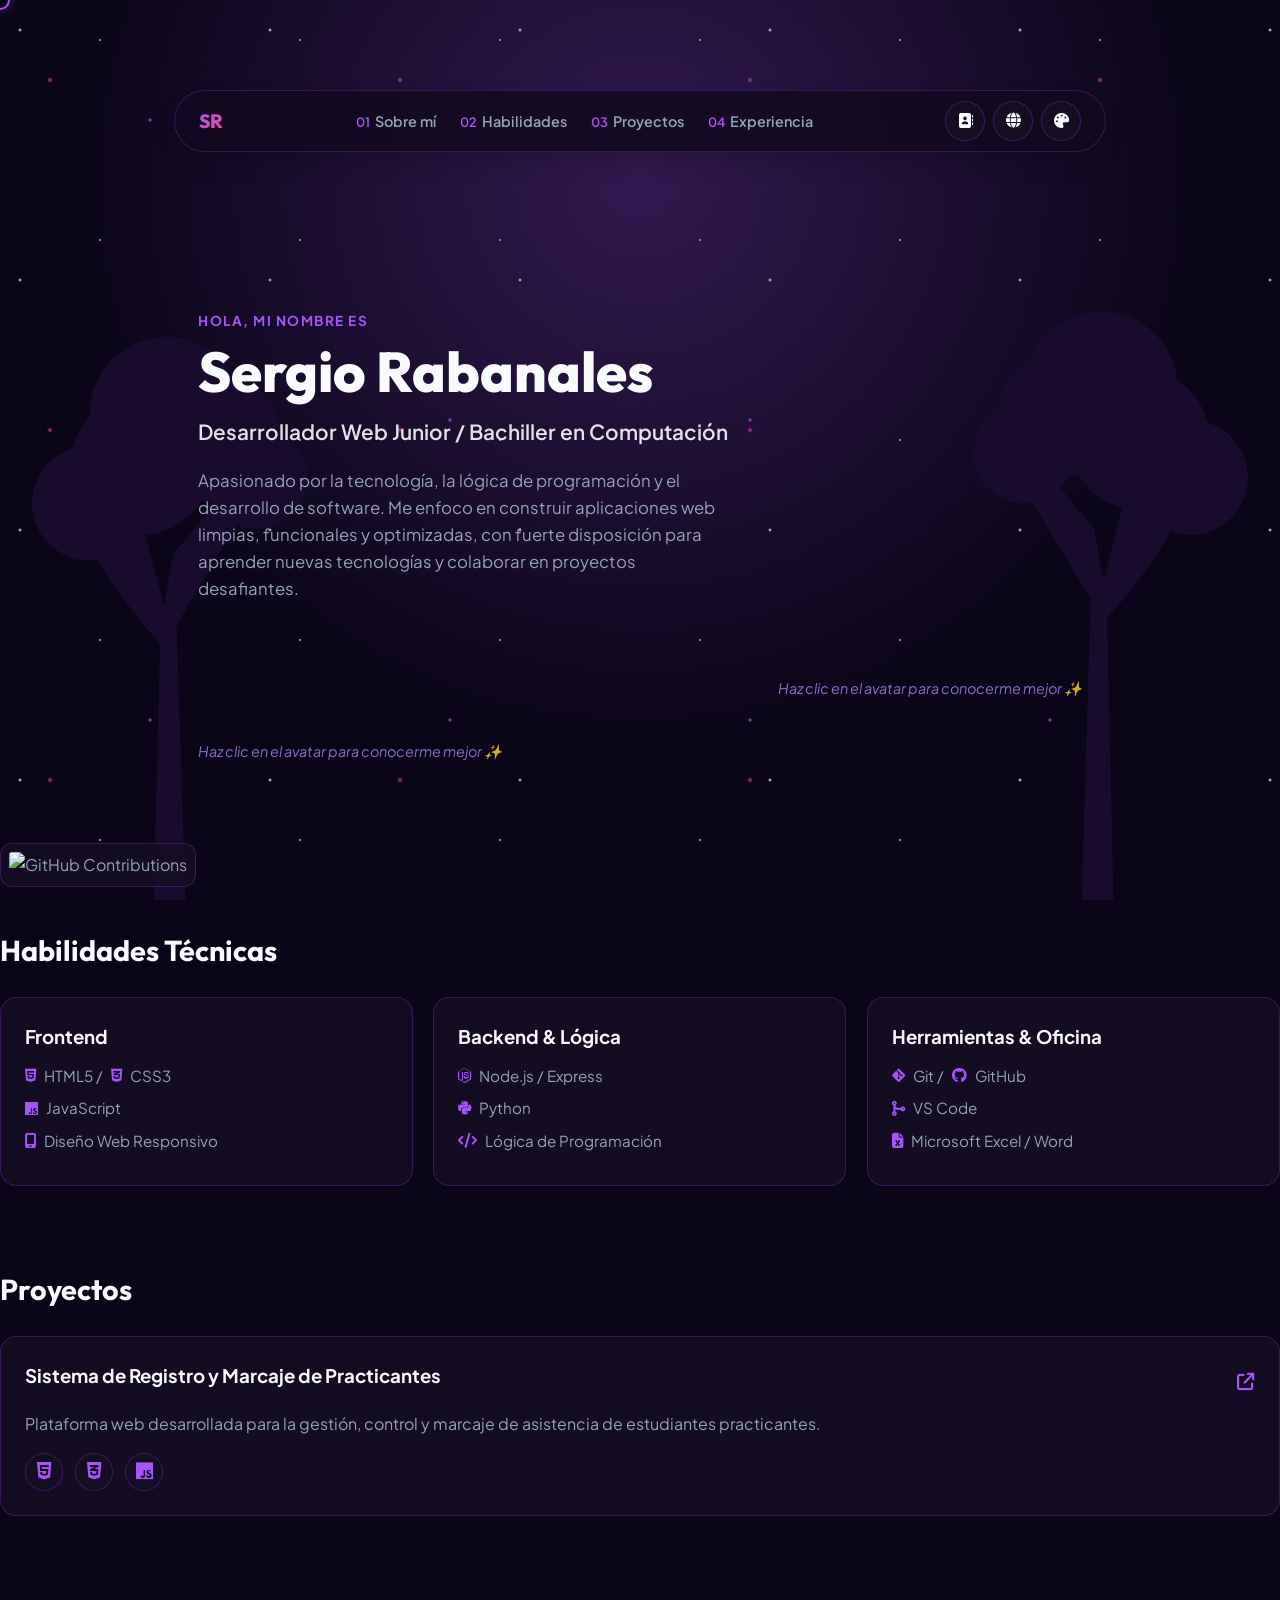
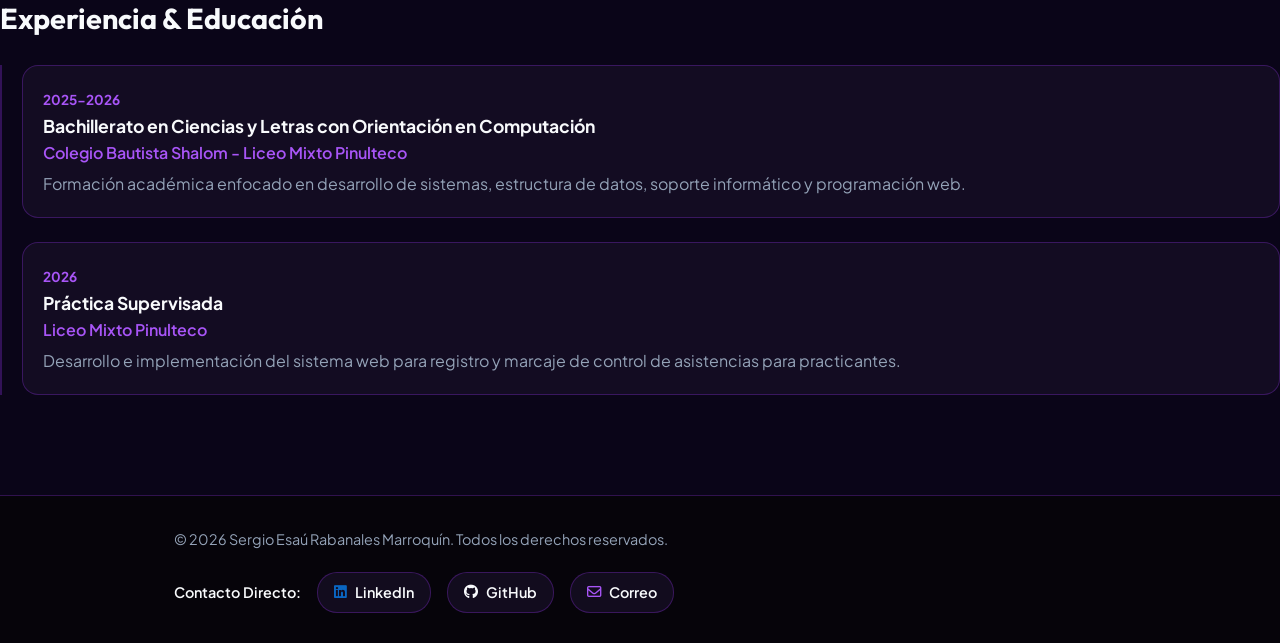
==== commit 85fbc30d: "Update index.html" ====
--- a/index.html
+++ b/index.html
@@ -33,7 +33,7 @@
                 </ul>
 
                 <!-- SELECTOR DE CONTACTOS, IDIOMAS Y TEMAS -->
-                <div style="display: flex; align-items: center; gap: 8px;">
+                <div class="nav-controls">
                     
                     <!-- SELECTOR DESPLEGABLE DE CONTACTOS -->
                     <div class="contact-picker-wrapper">
@@ -95,15 +95,15 @@
                         <div class="theme-dropdown" id="themeDropdown">
                             <span class="theme-title" data-i18n="themeTitle">SELECCIONAR TEMA</span>
                             <div class="theme-options">
-                                <button onclick="setTheme('light')" class="theme-card light-preview">
+                                <button type="button" data-theme="light" class="theme-card light-preview">
                                     <span class="theme-label" data-i18n="themeLight">Claro</span>
                                     <div class="dots"><span class="d1"></span><span class="d2"></span><span class="d3"></span></div>
                                 </button>
-                                <button onclick="setTheme('purple')" class="theme-card purple-preview active">
+                                <button type="button" data-theme="purple" class="theme-card purple-preview active">
                                     <span class="theme-label" data-i18n="themePurple">Oscuro Morado</span>
                                     <div class="dots"><span class="d1"></span><span class="d2"></span><span class="d3"></span></div>
                                 </button>
-                                <button onclick="setTheme('blue')" class="theme-card blue-preview">
+                                <button type="button" data-theme="blue" class="theme-card blue-preview">
                                     <span class="theme-label" data-i18n="themeBlue">Azul Pro</span>
                                     <div class="dots"><span class="d1"></span><span class="d2"></span><span class="d3"></span></div>
                                 </button>
@@ -129,12 +129,11 @@
                         </p>
                     </div>
 
-                    <!-- Columna del Avatar 3D Original de Spline -->
                     <div class="hero-avatar-container animate-fade-in reveal">
-                        <div class="interactive-avatar-3d" id="avatar3dContainer">
-                            <script type="module" src="https://unpkg.com/@splinetool/viewer@latest/build/spline-viewer.js"></script>
-<spline-viewer url="https://prod.spline.design/PPrDzvbu9taKmWg1/scene.splinecode"></spline-viewer>
-                        </div>
+    <!-- Dejamos el contenedor listo para que avatar.js pinte el robot 3D -->
+    <div class="interactive-avatar-3d" id="avatar3dContainer"></div>
+    <span class="avatar-hint" data-i18n="avatarHint">Interactúa con el avatar 3D para conocerme mejor ✨</span>
+</div>
                         <span class="avatar-hint" data-i18n="avatarHint">Interactúa con el avatar 3D para conocerme mejor ✨</span>
                         
                         <!-- Tarjeta flotante de información del Avatar -->
@@ -174,7 +173,7 @@
                         </ul>
                     </div>
                     <div class="skill-card hover-animate animate-fade-in reveal">
-                        <h3><span data-i18n="skillBackendTitle">Backend & Lógica</span></h3> 
+                        <h3><span data-i18n="skillBackendTitle">Backend &amp; Lógica</span></h3> 
                         <ul>
                             <li class="interactive-paragraph"><i class="fa-brands fa-node-js"></i> Node.js / Express</li>
                             <li class="interactive-paragraph"><i class="fa-brands fa-python"></i> Python</li>
@@ -182,7 +181,7 @@
                         </ul>
                     </div>
                     <div class="skill-card hover-animate animate-fade-in reveal">
-                        <h3><span data-i18n="skillToolsTitle">Herramientas & Oficina</span></h3>
+                        <h3><span data-i18n="skillToolsTitle">Herramientas &amp; Oficina</span></h3>
                         <ul>
                             <li class="interactive-paragraph"><i class="fa-brands fa-git-alt"></i> Git / <i class="fa-brands fa-github"></i> GitHub</li>
                             <li class="interactive-paragraph"><i class="fa-solid fa-code-merge"></i> VS Code</li>
@@ -217,7 +216,7 @@
 
             <!-- SECCIÓN EXPERIENCIA Y EDUCACIÓN -->
             <section id="experiencia" class="section-block reveal">
-                <h2 class="section-title" data-i18n="expTitle">Experiencia & Educación</h2>
+                <h2 class="section-title" data-i18n="expTitle">Experiencia &amp; Educación</h2>
                 <div class="timeline">
                     <div class="timeline-item hover-animate animate-fade-in reveal">
                         <span class="date">2025-2026</span>
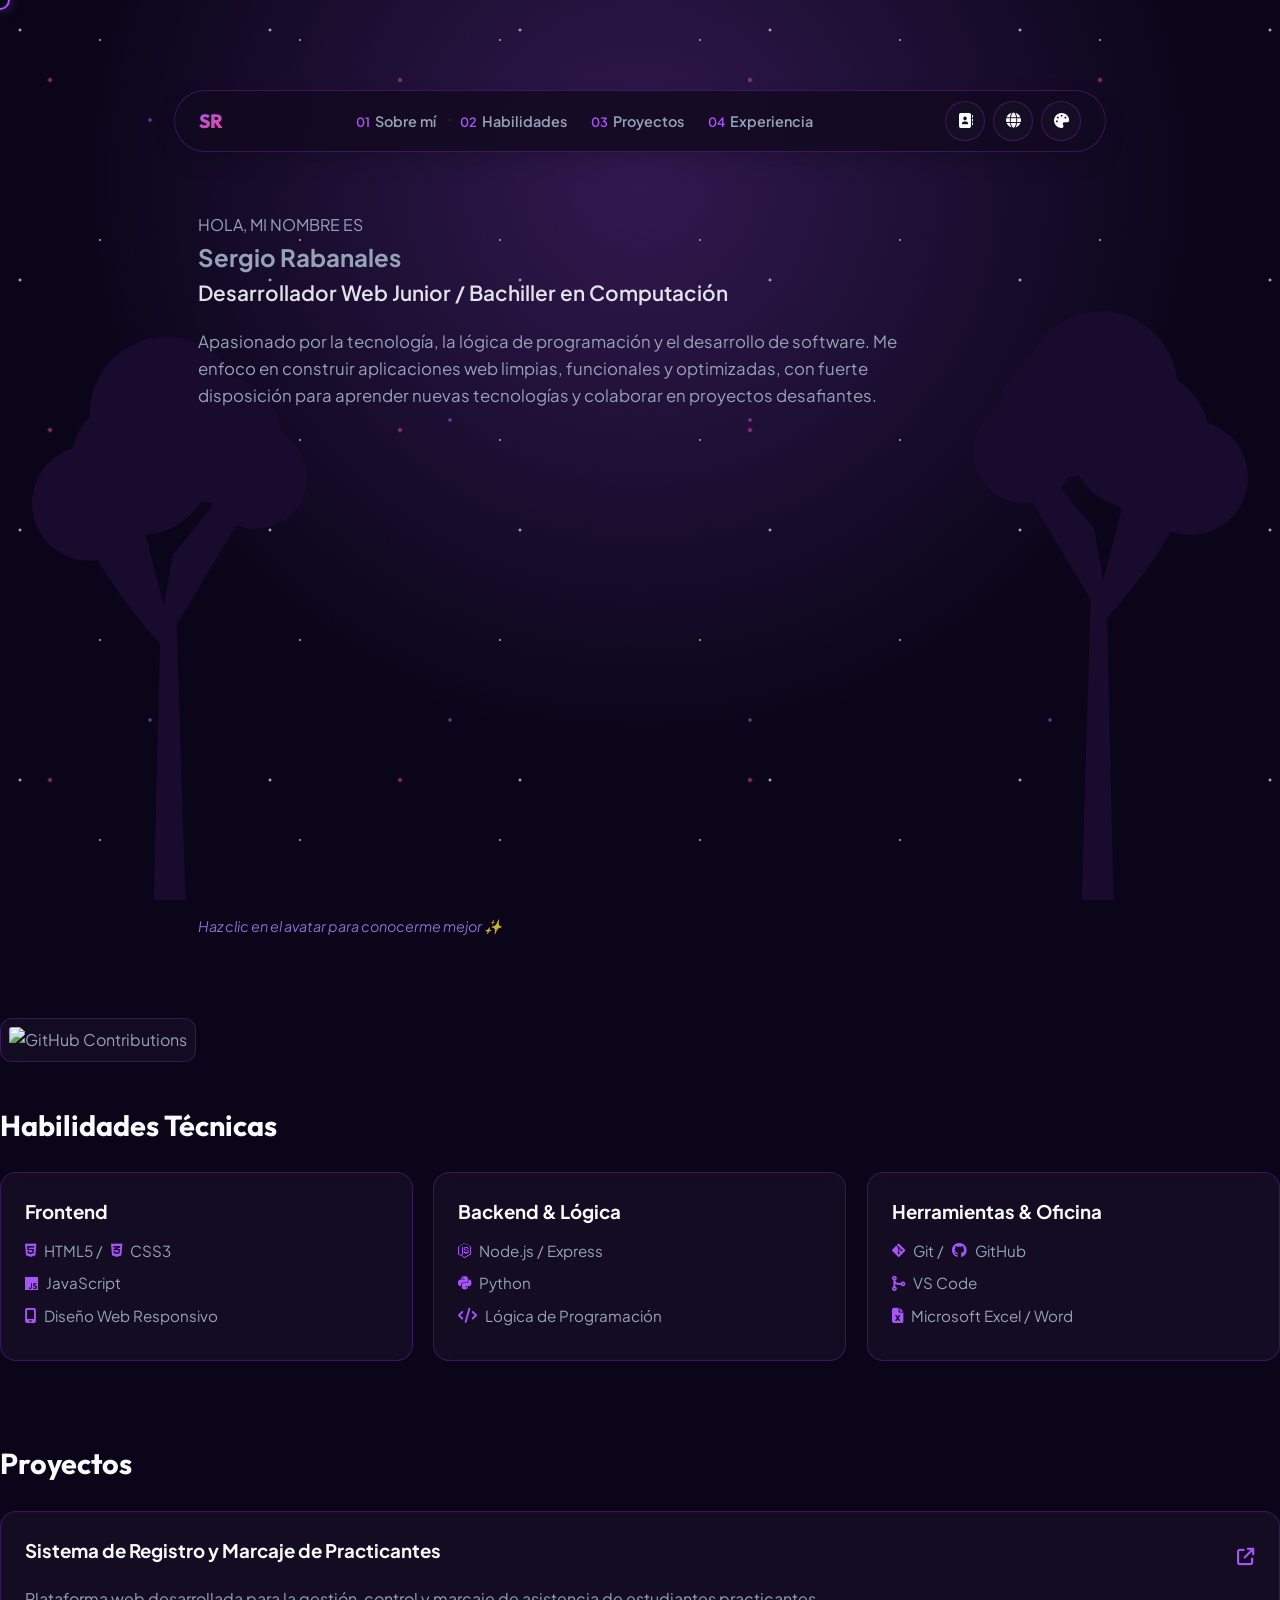
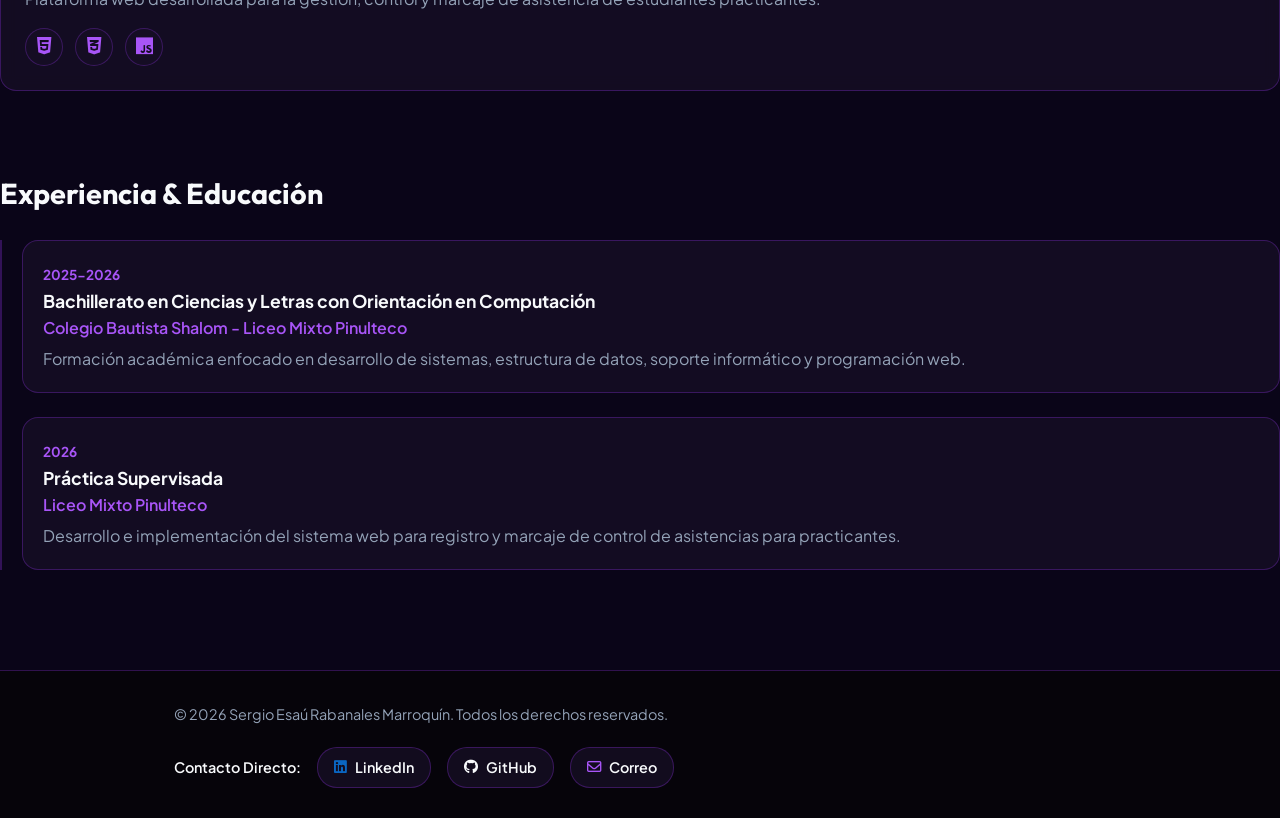
==== commit af2b1b1b: "Update index.html" ====
--- a/index.html
+++ b/index.html
@@ -119,23 +119,19 @@
             <section id="sobre-mi" class="hero-section reveal">
                 <div class="hero-content-wrapper">
                     
-                    <!-- Columna de Texto -->
-                    <div class="hero-text-content">
-                        <span class="subtitle-tag animate-fade-in" data-i18n="heroGreeting">HOLA, MI NOMBRE ES</span>
-                        <h1 class="hero-title animate-fade-in" data-i18n="heroTitleMain">Sergio Rabanales</h1>
-                        <h2 class="hero-subtitle animate-fade-in" data-i18n="heroSubtitle">Desarrollador Web Junior / Bachiller en Computación</h2>
-                        <p class="hero-description interactive-paragraph animate-fade-in" data-i18n="heroDesc">
-                            Apasionado por la tecnología, la lógica de programación y el desarrollo de software. Me enfoco en construir aplicaciones web limpias, funcionales y optimizadas, con fuerte disposición para aprender nuevas tecnologías y colaborar en proyectos desafiantes.
-                        </p>
-                    </div>
-
-                    <div class="hero-avatar-container animate-fade-in reveal">
-    <!-- Dejamos el contenedor listo para que avatar.js pinte el robot 3D -->
+                   <div class="hero-content">
+    <span class="hero-greeting" data-i18n="heroGreeting">HOLA, MI NOMBRE ES</span>
+    <h1 class="hero-title-main" data-i18n="heroTitleMain">Sergio Rabanales</h1>
+    <h2 class="hero-subtitle" data-i18n="heroSubtitle">Desarrollador Web Junior / Bachiller en Computación</h2>
+    <p class="hero-description" data-i18n="heroDesc">
+        Apasionado por la tecnología, la lógica de programación y el desarrollo de software. Me enfoco en construir aplicaciones web limpias, funcionales y optimizadas.
+    </p>
+</div>
+
+<div class="hero-avatar-container animate-fade-in reveal">
     <div class="interactive-avatar-3d" id="avatar3dContainer"></div>
-    <span class="avatar-hint" data-i18n="avatarHint">Interactúa con el avatar 3D para conocerme mejor ✨</span>
-</div>
-                        <span class="avatar-hint" data-i18n="avatarHint">Interactúa con el avatar 3D para conocerme mejor ✨</span>
-                        
+    <span class="avatar-hint" data-i18n="avatarHint">Haz clic en el avatar para conocerme mejor ✨</span>
+</div>   
                         <!-- Tarjeta flotante de información del Avatar -->
                         <div id="avatarInfoCard" class="avatar-info-card">
                             <div class="card-content">
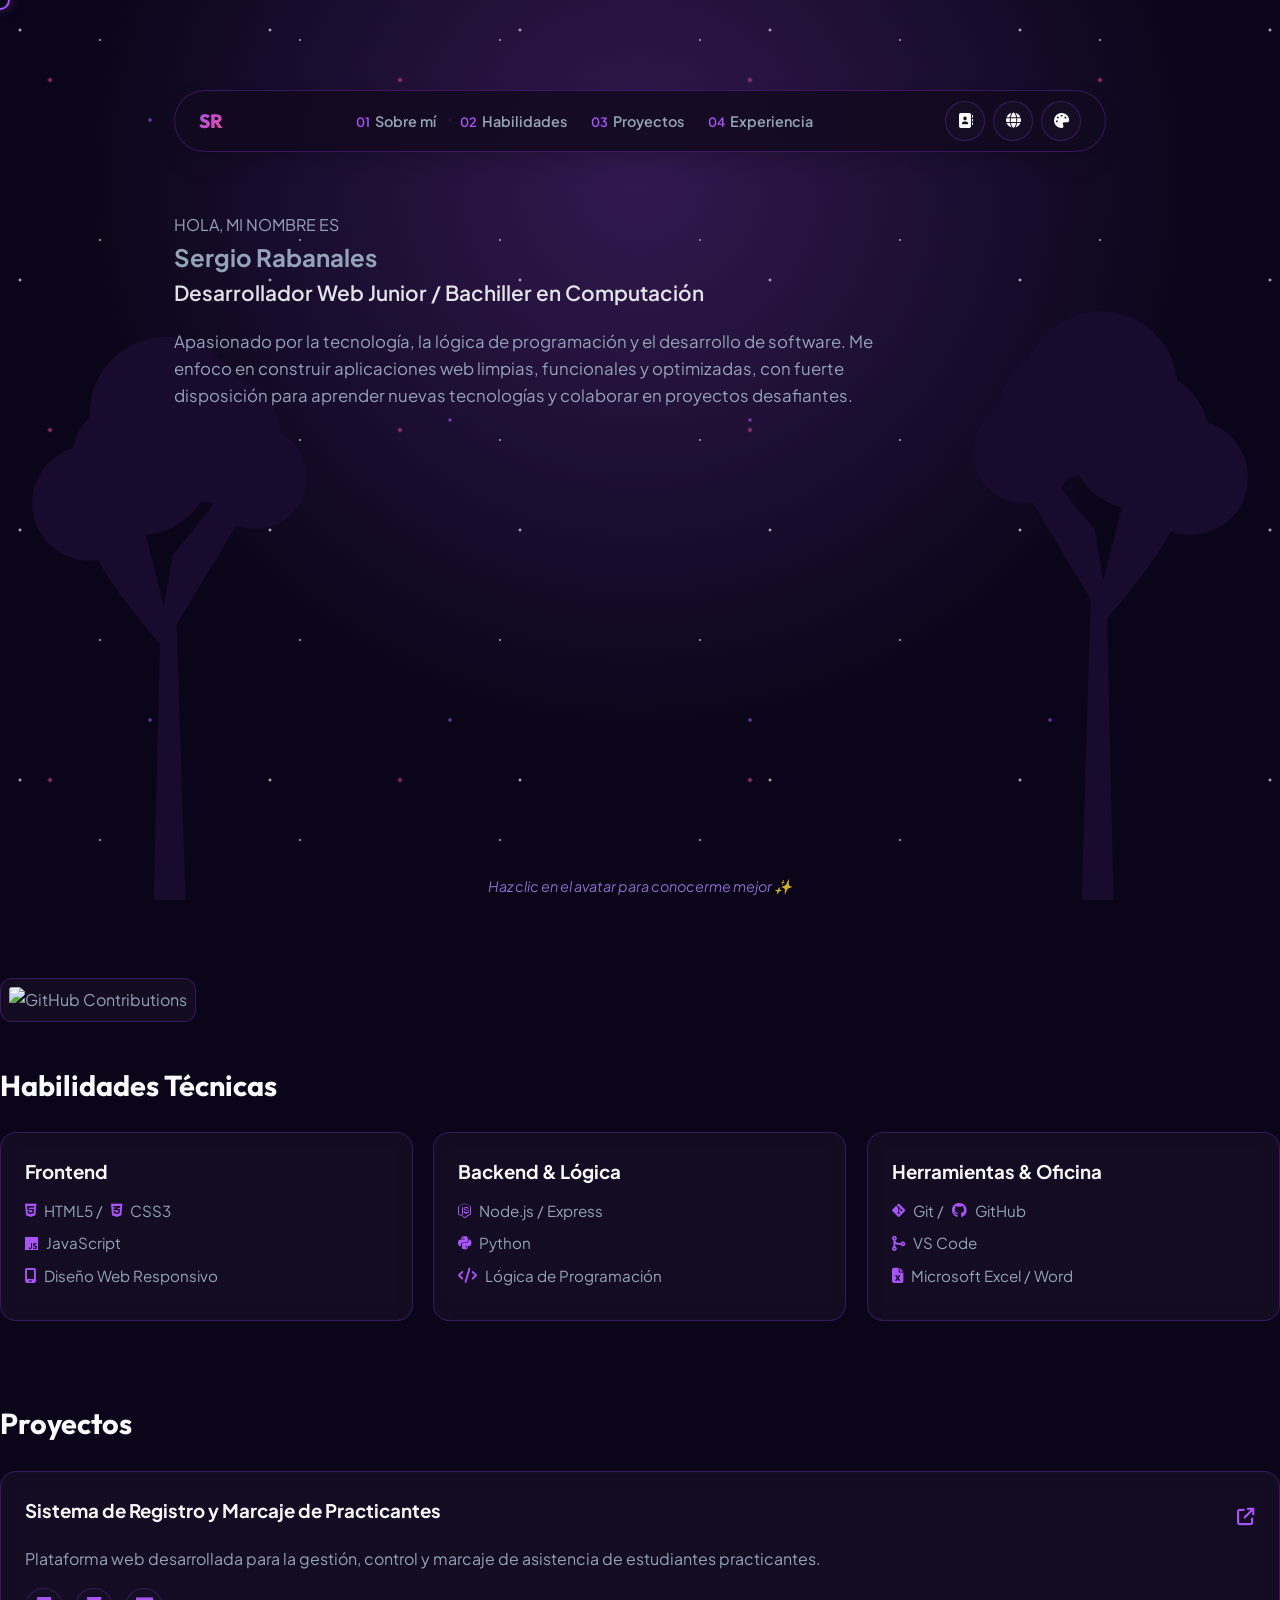
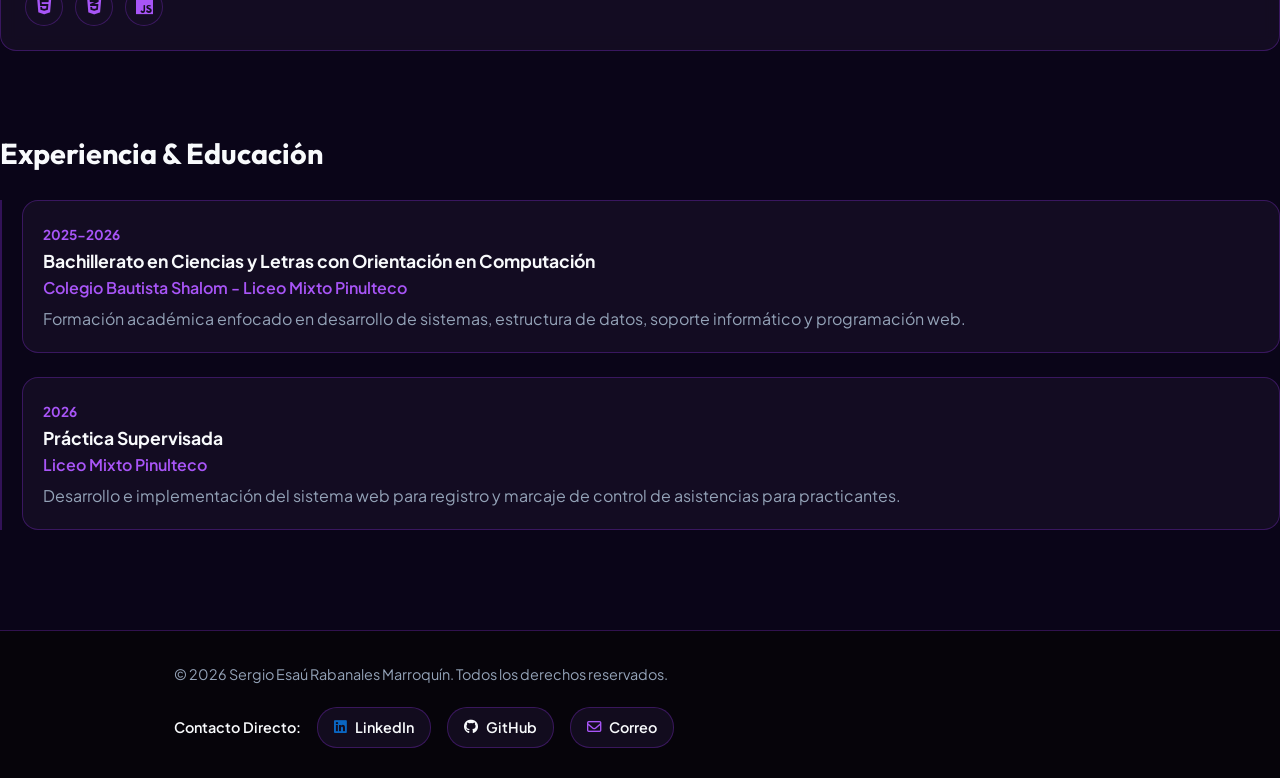
==== commit acbebfe7: "Update index.html" ====
--- a/index.html
+++ b/index.html
@@ -114,24 +114,23 @@
             </div>
         </nav>
 
-        <main class="container">
-            <!-- SECCIÓN SOBRE MÍ -->
-            <section id="sobre-mi" class="hero-section reveal">
-                <div class="hero-content-wrapper">
-                    
-                   <div class="hero-content">
-    <span class="hero-greeting" data-i18n="heroGreeting">HOLA, MI NOMBRE ES</span>
-    <h1 class="hero-title-main" data-i18n="heroTitleMain">Sergio Rabanales</h1>
-    <h2 class="hero-subtitle" data-i18n="heroSubtitle">Desarrollador Web Junior / Bachiller en Computación</h2>
-    <p class="hero-description" data-i18n="heroDesc">
-        Apasionado por la tecnología, la lógica de programación y el desarrollo de software. Me enfoco en construir aplicaciones web limpias, funcionales y optimizadas.
-    </p>
-</div>
-
-<div class="hero-avatar-container animate-fade-in reveal">
-    <div class="interactive-avatar-3d" id="avatar3dContainer"></div>
-    <span class="avatar-hint" data-i18n="avatarHint">Haz clic en el avatar para conocerme mejor ✨</span>
-</div>   
+      <section class="hero-section">
+    <!-- Columna de Texto -->
+    <div class="hero-content">
+        <span class="hero-greeting" data-i18n="heroGreeting">HOLA, MI NOMBRE ES</span>
+        <h1 class="hero-title-main" data-i18n="heroTitleMain">Sergio Rabanales</h1>
+        <h2 class="hero-subtitle" data-i18n="heroSubtitle">Desarrollador Web Junior / Bachiller en Computación</h2>
+        <p class="hero-description" data-i18n="heroDesc">
+            Apasionado por la tecnología, la lógica de programación y el desarrollo de software. Me enfoco en construir aplicaciones web limpias, funcionales y optimizadas.
+        </p>
+    </div>
+
+    <!-- Columna del Avatar 3D -->
+    <div class="hero-avatar-container animate-fade-in reveal">
+        <div class="interactive-avatar-3d" id="avatar3dContainer"></div>
+        <span class="avatar-hint" data-i18n="avatarHint">Haz clic en el avatar para conocerme mejor ✨</span>
+    </div>
+</section>
                         <!-- Tarjeta flotante de información del Avatar -->
                         <div id="avatarInfoCard" class="avatar-info-card">
                             <div class="card-content">
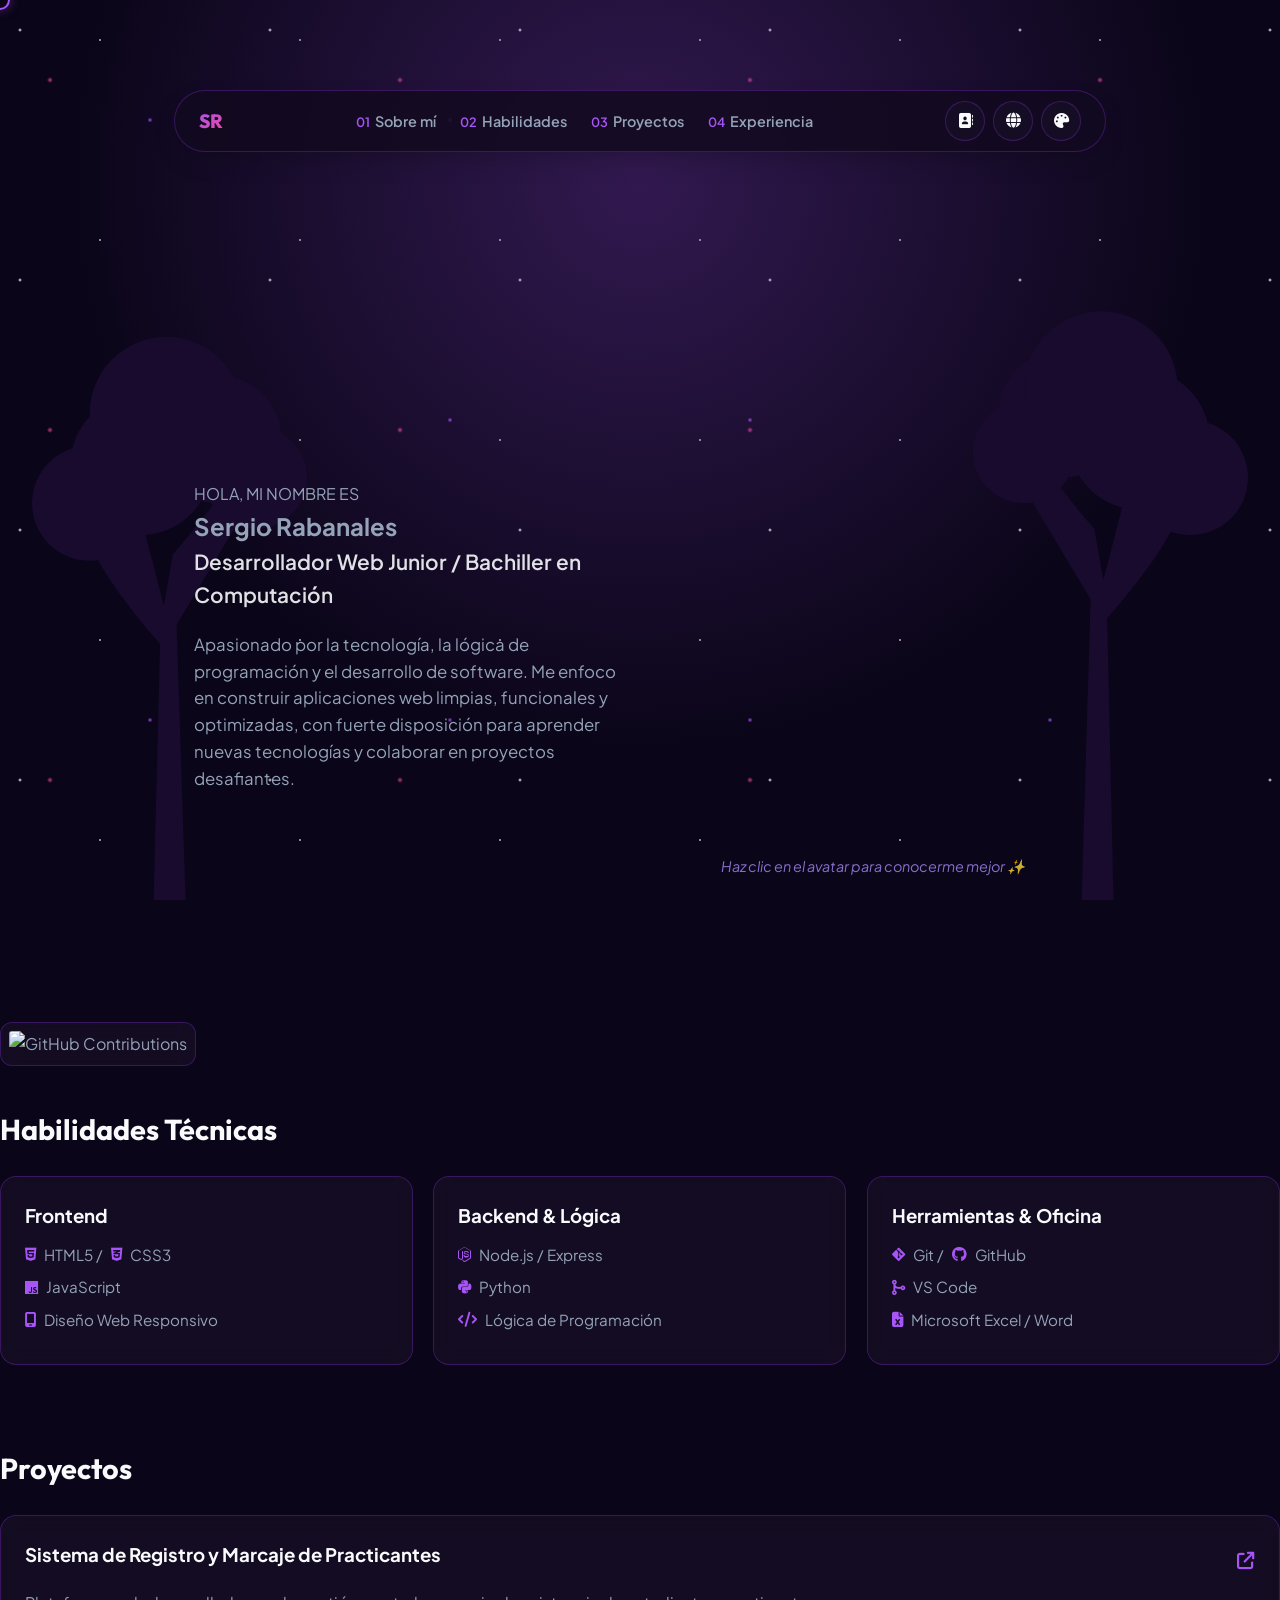
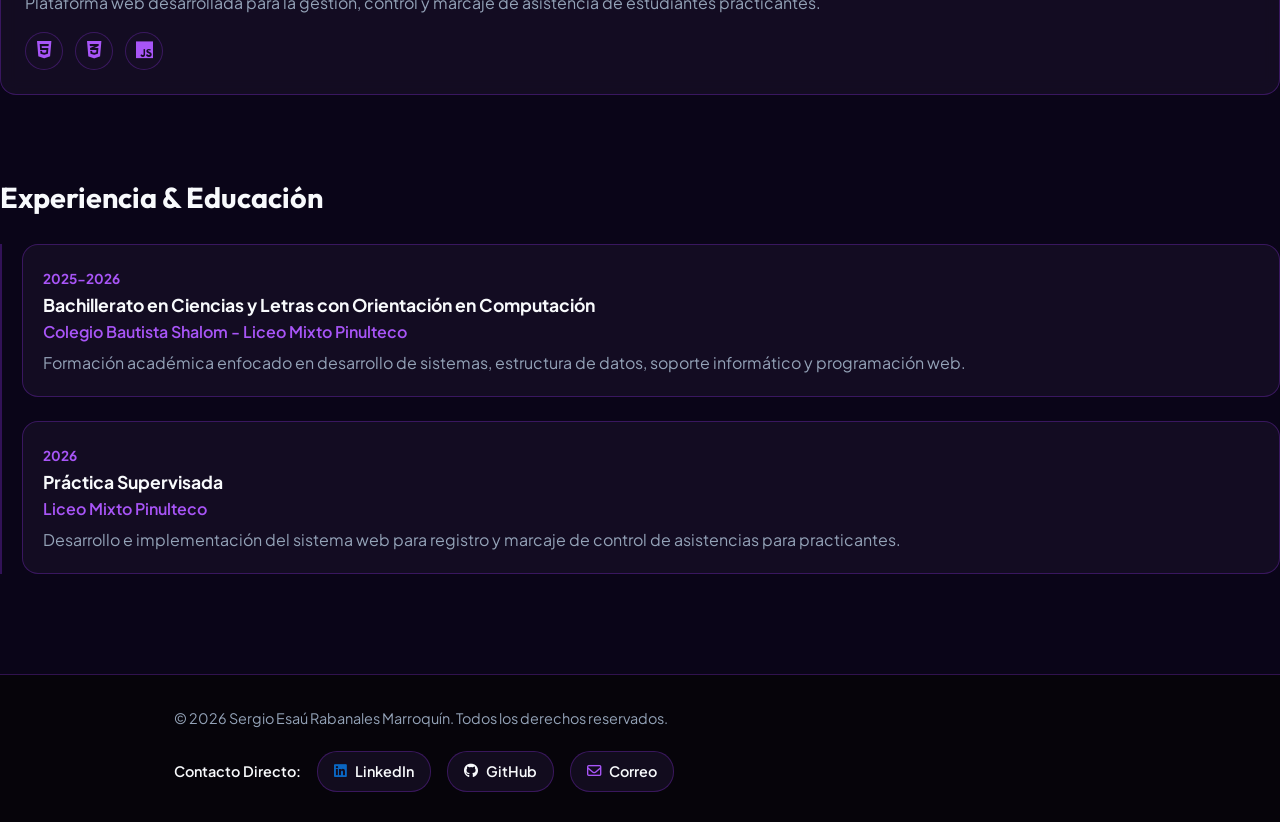
==== commit 4d7b517e: "Update index.html" ====
--- a/index.html
+++ b/index.html
@@ -9,6 +9,9 @@
     <!-- FontAwesome con integridad y cross-origin -->
     <link rel="stylesheet" href="https://cdnjs.cloudflare.com/ajax/libs/font-awesome/6.4.0/css/all.min.css" integrity="sha512-iecdLmaskl7CVkqkXNQ/ZH/XLlvWZOJyj7Yy7tcenmpD1ypASozpmT/E0iPtmFIB46ZmdtAc9eNBvH0H/ZpiBw==" crossorigin="anonymous" referrerpolicy="no-referrer" />
     <link rel="stylesheet" href="style.css">
+    <!-- Librerías del Avatar 3D -->
+    <script src="https://cdnjs.cloudflare.com/ajax/libs/three.js/r128/three.min.js"></script>
+    <script src="avatar.js"></script>
 </head>
 <body class="theme-purple">
 
--- a/style.css
+++ b/style.css
@@ -1615,20 +1615,87 @@
     0%, 100% { transform: translateY(0); }
     50% { transform: translateY(-6px); }
 }
-/* CORRECCIÓN PARA EL VISOR 3D DE SPLINE */
+/* Contenedor principal del Hero en dos columnas (Texto + Avatar) */
+.hero-section {
+    display: flex;
+    align-items: center;
+    justify-content: space-between;
+    gap: 40px;
+    width: 100%;
+    max-width: 1200px;
+    margin: 0 auto;
+    padding: 60px 20px;
+    min-height: 80vh;
+}
+
+.hero-content {
+    flex: 1;
+    text-align: left;
+}
+
+.hero-avatar-container {
+    flex: 1;
+    display: flex;
+    flex-direction: column;
+    align-items: center;
+    justify-content: center;
+}
+
+/* Contenedor exacto para Three.js / Robot */
 .interactive-avatar-3d {
     width: 100%;
-    min-height: 420px;
+    height: 420px;
     position: relative;
     display: flex;
     justify-content: center;
     align-items: center;
     border-radius: 20px;
-    overflow: hidden;
-}
-
-spline-viewer {
-    width: 100%;
-    height: 420px;
-    display: block;
-}
+}
+
+.avatar-hint {
+    margin-top: 15px;
+    font-size: 0.9rem;
+    opacity: 0.8;
+    text-align: center;
+}
+
+/* Responsivo para celulares */
+@media (max-width: 900px) {
+    .hero-section {
+        flex-direction: column;
+        text-align: center;
+        padding-top: 40px;
+    }
+    .hero-content {
+        text-align: center;
+    }
+}
+/* Ajustar el contenedor principal para que no choque con el menú superior */
+.hero-section {
+    display: flex;
+    align-items: center;
+    justify-content: space-between;
+    gap: 40px;
+    width: 100%;
+    max-width: 1200px;
+    margin: 0 auto;
+    padding: 120px 20px 40px 20px !important; /* Añade espacio arriba para la barra */
+    min-height: 90vh;
+}
+
+/* Forzar tamaño visible para el contenedor del avatar 3D */
+.interactive-avatar-3d {
+    width: 100% !important;
+    height: 400px !important;
+    min-height: 400px !important;
+    position: relative;
+    display: block !important;
+}
+
+.hero-avatar-container {
+    flex: 1;
+    display: flex;
+    flex-direction: column;
+    align-items: center;
+    justify-content: center;
+}
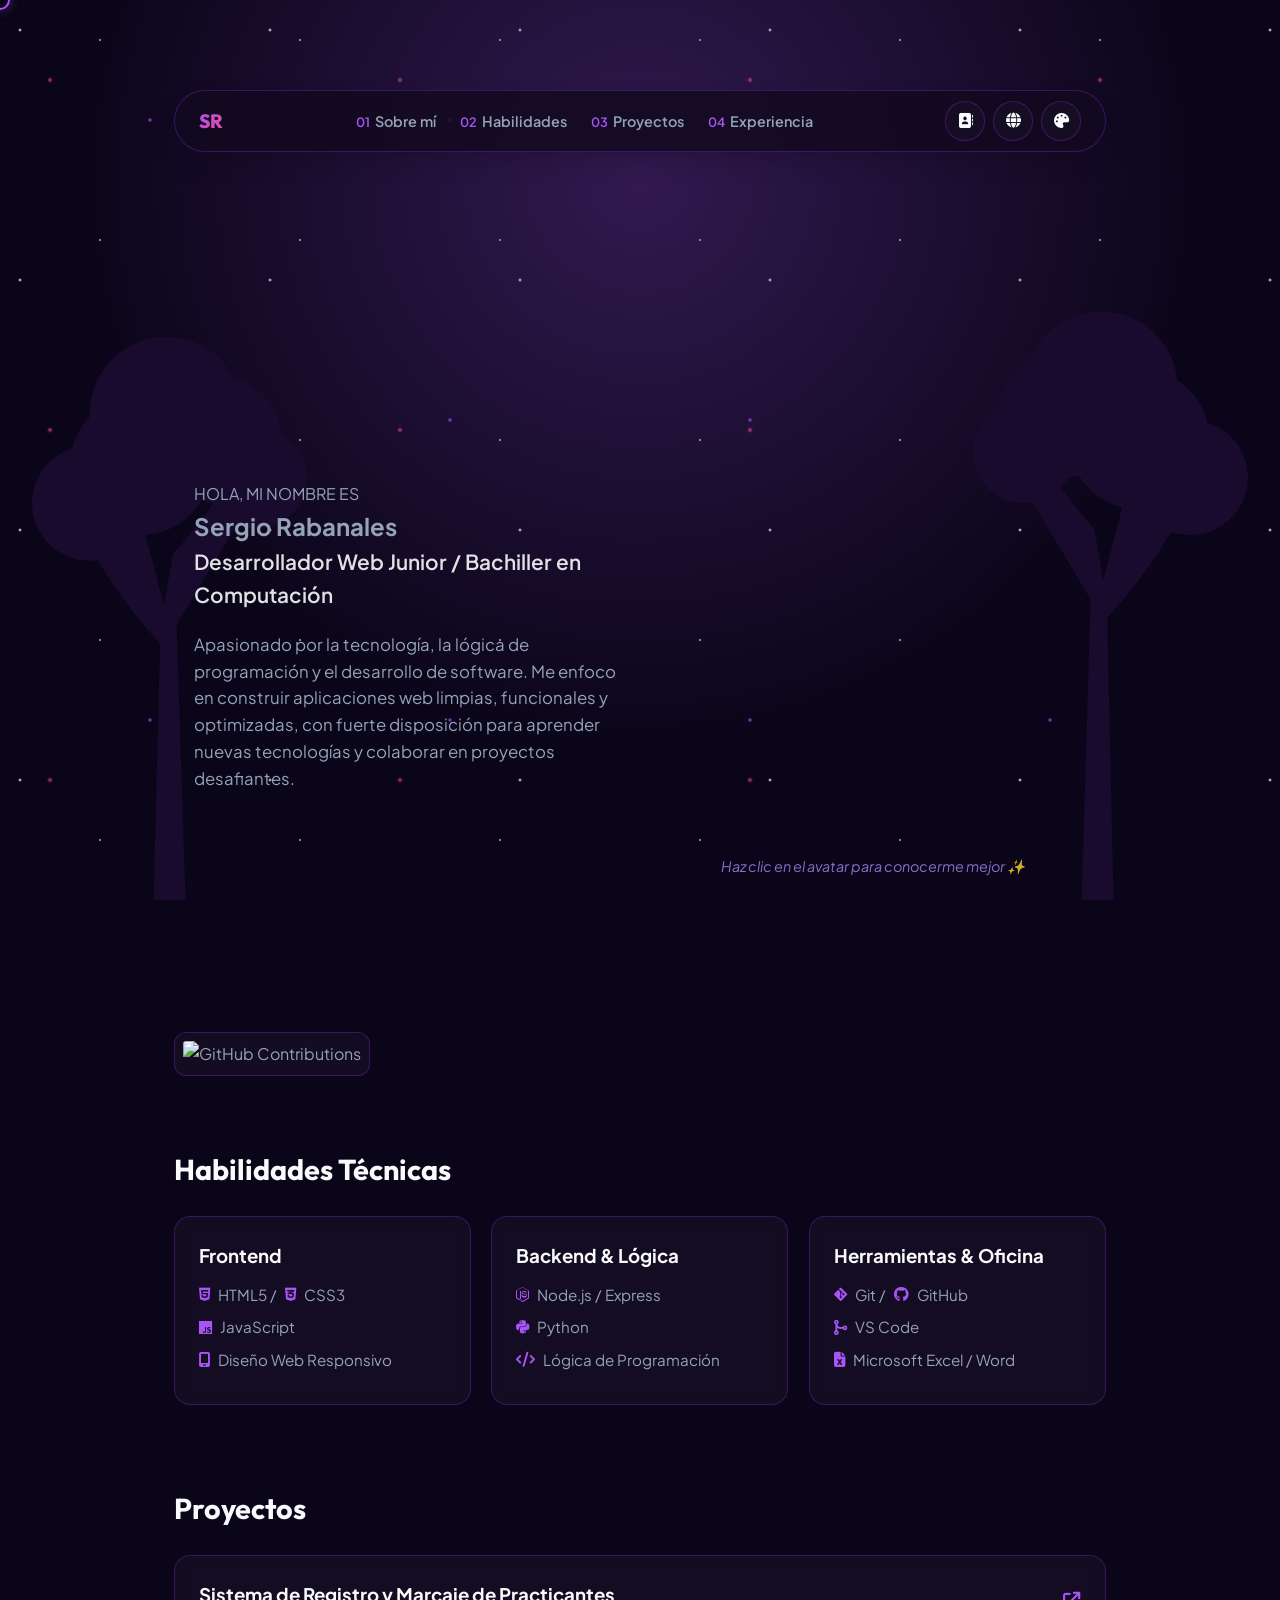
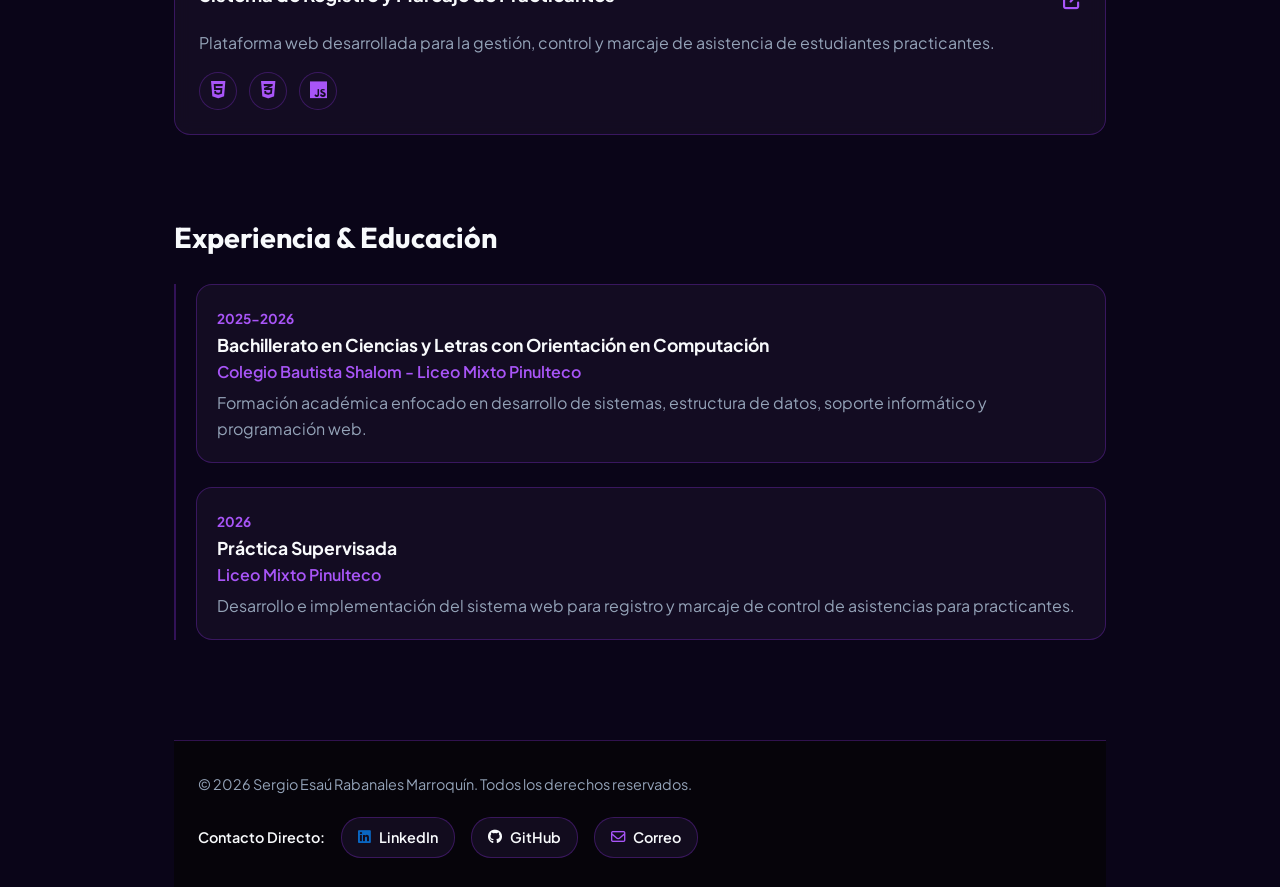
==== commit 8c72c658: "Update index.html" ====
--- a/index.html
+++ b/index.html
@@ -6,11 +6,12 @@
     <title>Sergio Rabanales | Portafolio</title>
     <link rel="icon" type="image/png" href="foto-perfil.png">
     
-    <!-- FontAwesome con integridad y cross-origin -->
+    <!-- FontAwesome -->
     <link rel="stylesheet" href="https://cdnjs.cloudflare.com/ajax/libs/font-awesome/6.4.0/css/all.min.css" integrity="sha512-iecdLmaskl7CVkqkXNQ/ZH/XLlvWZOJyj7Yy7tcenmpD1ypASozpmT/E0iPtmFIB46ZmdtAc9eNBvH0H/ZpiBw==" crossorigin="anonymous" referrerpolicy="no-referrer" />
     <link rel="stylesheet" href="style.css">
-    <!-- Librerías del Avatar 3D -->
-    <script src="https://cdnjs.cloudflare.com/ajax/libs/three.js/r128/three.min.js"></script>
+
+    <!-- Librería Three.js Local (Evita bloqueos de seguridad) -->
+    <script src="three.min.js"></script>
     <script src="avatar.js"></script>
 </head>
 <body class="theme-purple">
@@ -117,46 +118,46 @@
             </div>
         </nav>
 
-      <section class="hero-section">
-    <!-- Columna de Texto -->
-    <div class="hero-content">
-        <span class="hero-greeting" data-i18n="heroGreeting">HOLA, MI NOMBRE ES</span>
-        <h1 class="hero-title-main" data-i18n="heroTitleMain">Sergio Rabanales</h1>
-        <h2 class="hero-subtitle" data-i18n="heroSubtitle">Desarrollador Web Junior / Bachiller en Computación</h2>
-        <p class="hero-description" data-i18n="heroDesc">
-            Apasionado por la tecnología, la lógica de programación y el desarrollo de software. Me enfoco en construir aplicaciones web limpias, funcionales y optimizadas.
-        </p>
-    </div>
-
-    <!-- Columna del Avatar 3D -->
-    <div class="hero-avatar-container animate-fade-in reveal">
-        <div class="interactive-avatar-3d" id="avatar3dContainer"></div>
-        <span class="avatar-hint" data-i18n="avatarHint">Haz clic en el avatar para conocerme mejor ✨</span>
-    </div>
-</section>
-                        <!-- Tarjeta flotante de información del Avatar -->
-                        <div id="avatarInfoCard" class="avatar-info-card">
-                            <div class="card-content">
-                                <button id="closeInfoBtn" class="close-btn">&times;</button>
-                                <h3>Sergio Rabanales</h3>
-                                <p class="subtitle">Desarrollador Web Junior / Bachiller en Computación</p>
-                                <ul class="qualities-list">
-                                    <li>⚡ Apasionado por la tecnología y la lógica</li>
-                                    <li>💻 Enfoque en código limpio y optimizado</li>
-                                    <li>🚀 Facilidad para aprender nuevas herramientas</li>
-                                    <li>🎯 Proactivo y orientado a resolver problemas</li>
-                                    <li>💻 Especializado en diseño (front)</li>
-                                </ul>
-                            </div>
-                        </div>
-                    </div>
-                </div>
-
-                <!-- MINIATURA DE CONTRIBUCIONES DE GITHUB -->
-                <div class="github-contrib-container">
-                    <img src="https://ghchart.rshah.org/a855f7/rabanalessergio63-cmd" alt="GitHub Contributions" class="contrib-thumb" id="openContribModal" title="Haz clic para ampliar contribuciones">
-                </div>
-            </section> 
+        <main>
+            <!-- SECCIÓN HERO (TEXTO + AVATAR 3D) -->
+            <section class="hero-section" id="sobre-mi">
+                <!-- Columna de Texto -->
+                <div class="hero-content">
+                    <span class="hero-greeting" data-i18n="heroGreeting">HOLA, MI NOMBRE ES</span>
+                    <h1 class="hero-title-main" data-i18n="heroTitleMain">Sergio Rabanales</h1>
+                    <h2 class="hero-subtitle" data-i18n="heroSubtitle">Desarrollador Web Junior / Bachiller en Computación</h2>
+                    <p class="hero-description" data-i18n="heroDesc">
+                        Apasionado por la tecnología, la lógica de programación y el desarrollo de software. Me enfoco en construir aplicaciones web limpias, funcionales y optimizadas.
+                    </p>
+                </div>
+
+                <!-- Columna del Avatar 3D -->
+                <div class="hero-avatar-container animate-fade-in reveal">
+                    <div class="interactive-avatar-3d" id="avatar3dContainer"></div>
+                    <span class="avatar-hint" data-i18n="avatarHint">Haz clic en el avatar para conocerme mejor ✨</span>
+                </div>
+            </section>
+
+            <!-- Tarjeta flotante de información del Avatar -->
+            <div id="avatarInfoCard" class="avatar-info-card">
+                <div class="card-content">
+                    <button id="closeInfoBtn" class="close-btn">&times;</button>
+                    <h3>Sergio Rabanales</h3>
+                    <p class="subtitle">Desarrollador Web Junior / Bachiller en Computación</p>
+                    <ul class="qualities-list">
+                        <li>⚡ Apasionado por la tecnología y la lógica</li>
+                        <li>💻 Enfoque en código limpio y optimizado</li>
+                        <li>🚀 Facilidad para aprender nuevas herramientas</li>
+                        <li>🎯 Proactivo y orientado a resolver problemas</li>
+                        <li>💻 Especializado en diseño (front)</li>
+                    </ul>
+                </div>
+            </div>
+
+            <!-- MINIATURA DE CONTRIBUCIONES DE GITHUB -->
+            <div class="github-contrib-container" style="text-align: center; margin: 30px 0;">
+                <img src="https://ghchart.rshah.org/a855f7/rabanalessergio63-cmd" alt="GitHub Contributions" class="contrib-thumb" id="openContribModal" title="Haz clic para ampliar contribuciones" style="max-width: 100%; cursor: pointer;">
+            </div>
             
             <!-- SECCIÓN HABILIDADES -->
             <section id="habilidades" class="section-block reveal">
--- a/style.css
+++ b/style.css
@@ -1409,27 +1409,6 @@
     background: #ef4444;
     transform: scale(1.1);
 }
-/* Contenedor del Avatar 3D */
-.hero-avatar-container {
-    display: flex;
-    flex-direction: column;
-    align-items: center;
-    justify-content: center;
-}
-
-.interactive-avatar-3d {
-    width: 100%;
-    height: 400px;
-    position: relative;
-    border-radius: 20px;
-    overflow: hidden;
-}
-
-/* Asegurar que el visor de Spline ocupe bien el espacio */
-spline-viewer {
-    width: 100%;
-    height: 100%;
-}
 
 /* Texto de ayuda debajo del avatar */
 .avatar-hint {
@@ -1699,3 +1678,18 @@
     align-items: center;
     justify-content: center;
 }
+/* Contenedor general del Calendario de GitHub para que no se encime */
+.github-calendar-section, 
+.github-calendar-container, 
+#githubCalendar {
+    width: 100%;
+    max-width: 1000px;
+    margin: 40px auto;
+    display: flex;
+    justify-content: center;
+    align-items: center;
+    padding: 20px;
+    background: rgba(20, 10, 35, 0.6);
+    border-radius: 16px;
+    border: 1px solid rgba(157, 78, 221, 0.3);
+}
